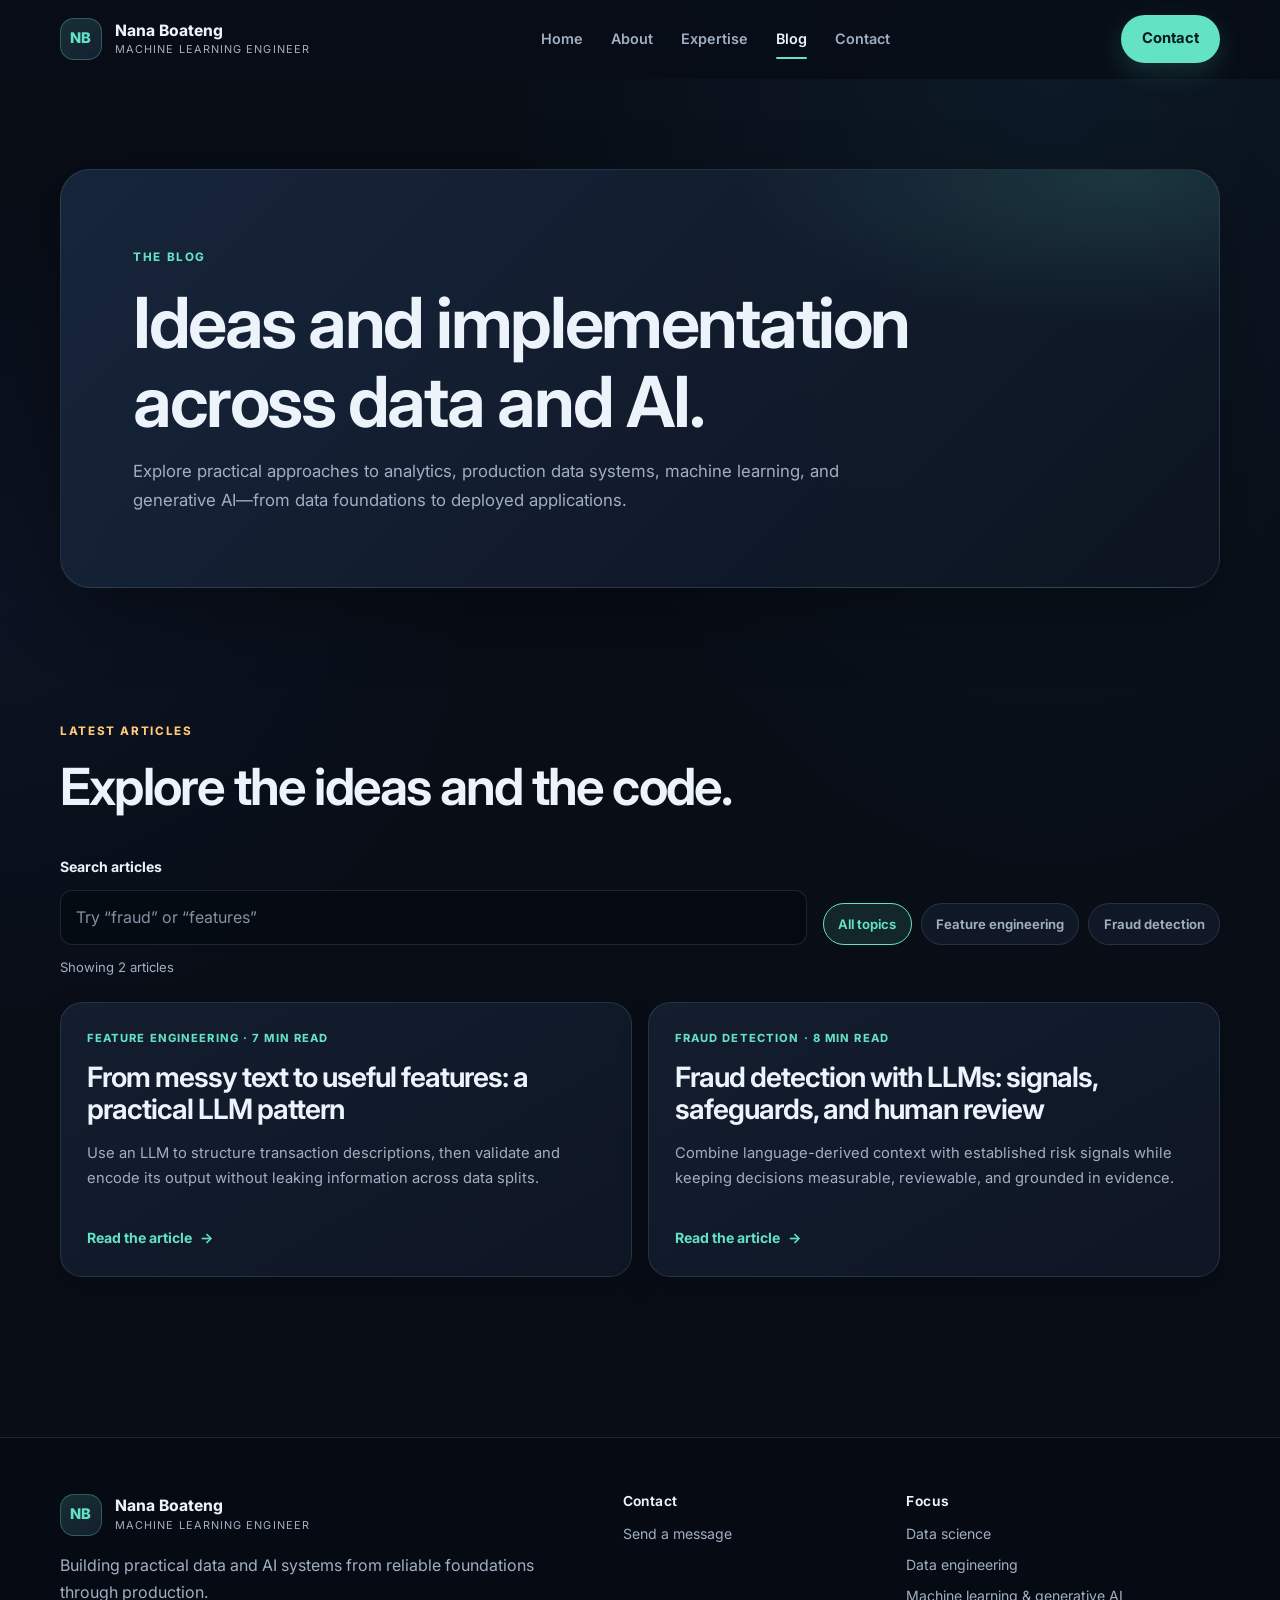
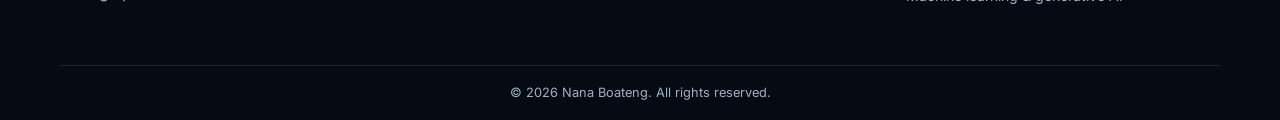
==== blog/index.html @ 85acb922 "add files" ====
<!DOCTYPE html>
<html lang="en">
  <head>
    <meta charset="UTF-8" />
    <meta name="viewport" content="width=device-width, initial-scale=1.0" />
    <meta name="theme-color" content="#080d16" />
    <title>Blog | Nana Boateng</title>
    <meta
      name="description"
      content="Practical articles on data science, data engineering, machine learning engineering, and generative AI."
    />
    <link rel="preconnect" href="https://fonts.googleapis.com" />
    <link rel="preconnect" href="https://fonts.gstatic.com" crossorigin />
    <link href="https://fonts.googleapis.com/css2?family=Inter:wght@400;500;600;700;800&display=swap" rel="stylesheet" />
    <link rel="stylesheet" href="../assets/css/styles.css" />
  </head>
  <body>
    <a class="skip-link" href="#main-content">Skip to content</a>
    <header class="site-header">
      <div class="container nav-wrap">
        <div class="brand">
          <div class="brand-mark">NB</div>
          <div>
            <span class="brand-name">Nana Boateng</span>
            <small>Machine Learning Engineer</small>
          </div>
        </div>
        <nav class="main-nav" id="primary-navigation" aria-label="Main navigation">
          <a href="../index.html">Home</a>
          <a href="../pages/about.html">About</a>
          <a href="../pages/expertise.html">Expertise</a>
          <a href="index.html">Blog</a>
          <a href="../pages/contact.html">Contact</a>
        </nav>
        <button class="menu-toggle" type="button" aria-label="Open menu" aria-controls="primary-navigation" aria-expanded="false">☰</button>
        <a class="btn btn-primary nav-cta" href="../pages/contact.html">Contact</a>
      </div>
    </header>

    <main id="main-content">
      <section class="page-hero">
        <div class="container page-hero-inner">
          <span class="eyebrow">The blog</span>
          <h1>Ideas and implementation across data and AI.</h1>
          <p>
            Explore practical approaches to analytics, production data systems, machine learning,
            and generative AI—from data foundations to deployed applications.
          </p>
        </div>
      </section>

      <section class="section">
        <div class="container">
          <div class="section-heading">
            <span class="eyebrow accent">Latest articles</span>
            <h2>Explore the ideas and the code.</h2>
          </div>
          <div class="blog-controls">
            <label class="blog-search-label" for="blog-search">Search articles</label>
            <input class="blog-search" id="blog-search" type="search" placeholder="Try “fraud” or “features”" autocomplete="off" />
            <div class="filter-bar" role="group" aria-label="Filter articles by topic">
              <button class="filter-button" type="button" data-blog-filter="all" aria-pressed="true">All topics</button>
              <button class="filter-button" type="button" data-blog-filter="features" aria-pressed="false">Feature engineering</button>
              <button class="filter-button" type="button" data-blog-filter="fraud" aria-pressed="false">Fraud detection</button>
            </div>
            <p class="blog-results" aria-live="polite">Showing 2 articles</p>
          </div>
          <div class="blog-grid">
            <a class="post-card blog-card" data-blog-category="features" href="feature-engineering-with-llms.html">
              <div class="meta">Feature engineering · 7 min read</div>
              <h3>From messy text to useful features: a practical LLM pattern</h3>
              <p>Use an LLM to structure transaction descriptions, then validate and encode its output without leaking information across data splits.</p>
              <span class="read-link">Read the article <span aria-hidden="true">→</span></span>
            </a>
            <a class="post-card blog-card" data-blog-category="fraud" href="fraud-detection-with-llms.html">
              <div class="meta">Fraud detection · 8 min read</div>
              <h3>Fraud detection with LLMs: signals, safeguards, and human review</h3>
              <p>Combine language-derived context with established risk signals while keeping decisions measurable, reviewable, and grounded in evidence.</p>
              <span class="read-link">Read the article <span aria-hidden="true">→</span></span>
            </a>
          </div>
        </div>
      </section>
    </main>

    <footer class="site-footer">
      <div class="container footer-grid">
        <div>
          <div class="brand footer-brand">
            <div class="brand-mark">NB</div>
            <div><span class="brand-name">Nana Boateng</span><small>Machine Learning Engineer</small></div>
          </div>
          <p>Building practical data and AI systems from reliable foundations through production.</p>
        </div>
        <div><h4>Contact</h4><ul><li><a href="../pages/contact.html">Send a message</a></li></ul></div>
        <div><h4>Focus</h4><ul><li>Data science</li><li>Data engineering</li><li>Machine learning & generative AI</li></ul></div>
      </div>
      <div class="container footer-bottom"><p>© <span id="year"></span> Nana Boateng. All rights reserved.</p></div>
    </footer>
    <script src="../assets/js/script.js"></script>
  </body>
</html>
---- assets/css/styles.css ----
:root {
  color-scheme: dark;
  --bg: #080d16;
  --surface: #101827;
  --surface-raised: #141f30;
  --text: #edf3fb;
  --muted: #a1afc2;
  --primary: #a8c7ff;
  --primary-strong: #76a8ff;
  --secondary: #63e2c4;
  --accent: #ffc978;
  --border: rgba(177, 198, 226, 0.14);
  --shadow: 0 24px 70px rgba(0, 0, 0, 0.32);
  --container: 1160px;
  --radius: 22px;
  --font-body: "Inter", "Segoe UI", sans-serif;
}

* { box-sizing: border-box; }

html {
  scroll-behavior: smooth;
  scroll-padding-top: 100px;
  -webkit-text-size-adjust: 100%;
}

body {
  min-width: 320px;
  margin: 0;
  background:
    radial-gradient(ellipse at 82% 0%, rgba(42, 112, 153, 0.13), transparent 34rem),
    radial-gradient(ellipse at 0% 38rem, rgba(45, 77, 145, 0.1), transparent 30rem),
    var(--bg);
  color: var(--text);
  font-family: var(--font-body);
  font-size: 16px;
  line-height: 1.7;
  text-rendering: optimizeLegibility;
  -webkit-font-smoothing: antialiased;
}

::selection { color: #04131a; background: var(--secondary); }
a { color: inherit; text-decoration: none; }
img, svg { display: block; max-width: 100%; }
button, input, textarea { font: inherit; }
button, a { -webkit-tap-highlight-color: transparent; }

.container {
  width: min(var(--container), calc(100% - 3rem));
  margin-inline: auto;
}

.section { padding-block: clamp(4.5rem, 9vw, 7rem); }
.section-heading { max-width: 720px; margin-bottom: 2.5rem; }

h1, h2, h3, h4 {
  margin: 0 0 1rem;
  color: var(--text);
  font-weight: 650;
  line-height: 1.12;
  letter-spacing: -0.035em;
}

h1 { font-size: clamp(2.8rem, 6vw, 5.1rem); }
h2 { font-size: clamp(2rem, 4vw, 3.3rem); }
h3 { font-size: clamp(1.2rem, 2vw, 1.55rem); }
p { margin: 0 0 1.2rem; color: var(--muted); }

.skip-link {
  position: fixed;
  top: 1rem;
  left: 1rem;
  z-index: 100;
  padding: 0.75rem 1rem;
  transform: translateY(-160%);
  border-radius: 10px;
  background: var(--secondary);
  color: #04131a;
  font-weight: 700;
}
.skip-link:focus { transform: translateY(0); }

.site-header {
  position: sticky;
  top: 0;
  z-index: 30;
  border-bottom: 1px solid transparent;
  background: rgba(8, 13, 22, 0.82);
  backdrop-filter: blur(18px);
  -webkit-backdrop-filter: blur(18px);
  transition: border-color 180ms ease, box-shadow 180ms ease;
}
.site-header.is-scrolled {
  border-color: var(--border);
  box-shadow: 0 12px 35px rgba(0, 0, 0, 0.16);
}

.nav-wrap {
  display: flex;
  min-height: 78px;
  align-items: center;
  justify-content: space-between;
  gap: 1.5rem;
}

.brand { display: inline-flex; align-items: center; gap: 0.8rem; flex-shrink: 0; }
.brand-mark {
  display: grid;
  width: 42px;
  height: 42px;
  place-items: center;
  border: 1px solid rgba(99, 226, 196, 0.3);
  border-radius: 14px;
  background: linear-gradient(145deg, rgba(99, 226, 196, 0.17), rgba(118, 168, 255, 0.13));
  color: var(--secondary);
  font-size: 0.92rem;
  font-weight: 800;
  letter-spacing: 0.04em;
}
.brand-name { display: block; font-size: 0.98rem; font-weight: 750; line-height: 1.3; }
.brand small {
  display: block;
  color: var(--muted);
  font-size: 0.68rem;
  letter-spacing: 0.1em;
  line-height: 1.5;
  text-transform: uppercase;
}

.main-nav { display: flex; align-items: center; gap: clamp(1rem, 2.2vw, 1.8rem); color: var(--muted); font-size: 0.9rem; font-weight: 600; }
.main-nav a { position: relative; padding-block: 0.5rem; transition: color 160ms ease; }
.main-nav a:hover, .main-nav a[aria-current="page"] { color: var(--text); }
.main-nav a[aria-current="page"]::after {
  position: absolute;
  right: 0;
  bottom: 0;
  left: 0;
  height: 2px;
  border-radius: 2px;
  background: var(--secondary);
  content: "";
}

.btn {
  display: inline-flex;
  min-height: 48px;
  align-items: center;
  justify-content: center;
  gap: 0.55rem;
  padding: 0.75rem 1.25rem;
  border: 1px solid transparent;
  border-radius: 999px;
  cursor: pointer;
  font-size: 0.92rem;
  font-weight: 700;
  line-height: 1.3;
  transition: transform 180ms ease, background-color 180ms ease, border-color 180ms ease, box-shadow 180ms ease;
}
.btn:hover { transform: translateY(-2px); }
.btn-primary {
  background: var(--secondary);
  color: #061a1c;
  box-shadow: 0 10px 26px rgba(99, 226, 196, 0.16);
}
.btn-primary:hover { background: #85efd5; box-shadow: 0 14px 32px rgba(99, 226, 196, 0.23); }
.btn-secondary { border-color: var(--border); background: rgba(255, 255, 255, 0.035); color: var(--text); }
.btn-secondary:hover { border-color: rgba(99, 226, 196, 0.45); background: rgba(99, 226, 196, 0.07); }
.menu-toggle {
  display: none;
  width: 44px;
  height: 44px;
  align-items: center;
  justify-content: center;
  border: 1px solid var(--border);
  border-radius: 12px;
  background: var(--surface);
  color: var(--text);
  cursor: pointer;
  font-size: 1.25rem;
}

.hero {
  position: relative;
  overflow: hidden;
  padding-block: clamp(5rem, 11vw, 9rem) clamp(4.5rem, 9vw, 7rem);
}
.hero::before {
  position: absolute;
  inset: 0;
  background-image: linear-gradient(rgba(168, 199, 255, 0.035) 1px, transparent 1px), linear-gradient(90deg, rgba(168, 199, 255, 0.035) 1px, transparent 1px);
  background-size: 52px 52px;
  mask-image: linear-gradient(to bottom, black, transparent 84%);
  pointer-events: none;
  content: "";
}
.hero-layout { position: relative; display: grid; grid-template-columns: minmax(0, 1.12fr) minmax(320px, 0.88fr); align-items: center; gap: clamp(3rem, 7vw, 7rem); }
.hero-copy { max-width: 720px; }
.eyebrow {
  display: inline-flex;
  align-items: center;
  gap: 0.55rem;
  margin-bottom: 1.1rem;
  color: var(--secondary);
  font-size: 0.73rem;
  font-weight: 750;
  letter-spacing: 0.14em;
  line-height: 1.5;
  text-transform: uppercase;
}
.eyebrow.accent { color: var(--accent); }
.hero h1 { max-width: 800px; margin-bottom: 1.4rem; }
.hero h1 span { color: var(--secondary); }
.hero-copy > p { max-width: 630px; font-size: clamp(1.05rem, 1.6vw, 1.18rem); }
.hero-actions { display: flex; flex-wrap: wrap; gap: 0.85rem; margin-block: 2rem 1.8rem; }
.hero-points { display: flex; flex-wrap: wrap; gap: 0.65rem 1.35rem; margin: 0; padding: 0; color: var(--muted); font-size: 0.88rem; list-style: none; }
.hero-points li::before { margin-right: 0.55rem; color: var(--secondary); content: "✓"; }

.hero-visual { position: relative; display: grid; min-height: 390px; place-items: center; }
.visual-card {
  position: relative;
  z-index: 1;
  width: min(100%, 430px);
  padding: clamp(1.5rem, 3.3vw, 2.4rem);
  overflow: hidden;
  border: 1px solid rgba(168, 199, 255, 0.2);
  border-radius: 28px;
  background: linear-gradient(145deg, rgba(22, 34, 53, 0.96), rgba(13, 21, 34, 0.96));
  box-shadow: var(--shadow);
}
.visual-card::after {
  position: absolute;
  top: -90px;
  right: -70px;
  width: 230px;
  height: 230px;
  border-radius: 50%;
  background: rgba(99, 226, 196, 0.12);
  filter: blur(8px);
  content: "";
}
.mini-badge { position: relative; z-index: 1; display: inline-flex; padding: 0.45rem 0.72rem; border: 1px solid rgba(99, 226, 196, 0.2); border-radius: 999px; background: rgba(99, 226, 196, 0.08); color: var(--secondary); font-size: 0.69rem; font-weight: 750; letter-spacing: 0.09em; text-transform: uppercase; }
.main-card h3 { position: relative; z-index: 1; max-width: 320px; margin-top: 1.35rem; font-size: clamp(1.8rem, 3vw, 2.6rem); }
.card-rows { position: relative; z-index: 1; display: grid; grid-template-columns: repeat(3, 1fr); gap: 0.65rem; margin-top: 2rem; }
.card-rows div { padding: 0.85rem 0.7rem; border: 1px solid var(--border); border-radius: 14px; background: rgba(255, 255, 255, 0.025); }
.card-rows strong { display: block; color: var(--primary); font-size: 1.2rem; }
.card-rows span { display: block; margin-top: 0.2rem; color: var(--muted); font-size: 0.7rem; line-height: 1.4; }
.floating-note { position: absolute; z-index: 2; padding: 0.72rem 0.9rem; border: 1px solid var(--border); border-radius: 12px; background: var(--surface-raised); box-shadow: var(--shadow); color: var(--text); font-size: 0.8rem; font-weight: 700; }
.note-top { top: 12%; right: -2%; }
.note-bottom { bottom: 12%; left: -3%; }

.stats { position: relative; z-index: 2; }
.stat-grid { display: grid; grid-template-columns: repeat(4, minmax(0, 1fr)); gap: 0.8rem; }
.stat-grid > div { padding: 1.2rem 1.25rem; border: 1px solid var(--border); border-radius: 16px; background: rgba(16, 24, 39, 0.78); }
.stat-grid strong { display: block; margin-bottom: 0.2rem; color: var(--primary); font-size: 1.16rem; letter-spacing: -0.02em; }
.stat-grid span { color: var(--muted); font-size: 0.78rem; }

.split-layout { display: grid; grid-template-columns: minmax(0, 0.9fr) minmax(0, 1.1fr); align-items: center; gap: clamp(2rem, 6vw, 5.5rem); }
.feature-stack, .timeline, .card-list, .contact-stack { display: grid; gap: 0.9rem; }
.feature-stack article, .timeline article, .card-list article, .contact-card, .impact-card, .post-card, .program-card {
  border: 1px solid var(--border);
  border-radius: var(--radius);
  background: linear-gradient(150deg, rgba(20, 31, 48, 0.95), rgba(15, 23, 37, 0.95));
  box-shadow: 0 12px 32px rgba(0, 0, 0, 0.13);
}
.feature-stack article, .timeline article, .card-list article, .contact-card, .impact-card { padding: 1.4rem; }
.feature-stack h3, .timeline h3, .card-list h3, .impact-card h3 { margin-bottom: 0.5rem; }
.feature-stack p:last-child, .timeline p:last-child, .card-list p:last-child, .contact-card p:last-child, .impact-card p:last-child { margin-bottom: 0; }

.card-grid { display: grid; grid-template-columns: repeat(4, minmax(0, 1fr)); gap: 1rem; }
.program-card { min-height: 235px; padding: 1.45rem; transition: transform 200ms ease, border-color 200ms ease, box-shadow 200ms ease; }
.program-card:hover { transform: translateY(-5px); border-color: rgba(99, 226, 196, 0.38); box-shadow: 0 20px 42px rgba(0, 0, 0, 0.2); }
.program-card .icon { display: grid; width: 48px; height: 48px; place-items: center; margin-bottom: 1.25rem; border: 1px solid rgba(99, 226, 196, 0.16); border-radius: 15px; background: rgba(99, 226, 196, 0.08); font-size: 1.35rem; }
.program-card p { margin-bottom: 0; font-size: 0.9rem; }

.impact-grid { display: grid; grid-template-columns: repeat(3, minmax(0, 1fr)); gap: 1rem; }
.impact-card > span { display: inline-block; margin-bottom: 1rem; color: var(--secondary); font-size: 0.72rem; font-weight: 750; letter-spacing: 0.12em; text-transform: uppercase; }

.page-hero { padding-block: clamp(3.5rem, 7vw, 6rem) 1rem; }
.page-hero-inner {
  position: relative;
  overflow: hidden;
  padding: clamp(2rem, 6vw, 4.5rem);
  border: 1px solid var(--border);
  border-radius: 30px;
  background:
    radial-gradient(ellipse at 92% 2%, rgba(99, 226, 196, 0.14), transparent 24rem),
    linear-gradient(135deg, rgba(24, 39, 61, 0.95), rgba(13, 20, 33, 0.94));
  box-shadow: var(--shadow);
}
.page-hero h1 { max-width: 850px; font-size: clamp(2.5rem, 5.5vw, 4.5rem); }
.page-hero p { max-width: 740px; margin-bottom: 0; font-size: 1.05rem; }

.list-check { display: grid; gap: 0.85rem; margin: 1.5rem 0 0; padding: 0; list-style: none; }
.list-check li { position: relative; padding-left: 2rem; color: var(--muted); }
.list-check li::before { position: absolute; left: 0; color: var(--secondary); font-weight: 800; content: "✓"; }

.admit-box {
  display: flex;
  align-items: center;
  justify-content: space-between;
  gap: 2rem;
  padding: clamp(1.75rem, 5vw, 3rem);
  border: 1px solid rgba(99, 226, 196, 0.25);
  border-radius: 28px;
  background: radial-gradient(ellipse at 95% 0%, rgba(99, 226, 196, 0.17), transparent 28rem), linear-gradient(130deg, #142237, #0e1725);
  box-shadow: var(--shadow);
}
.admit-box h2 { max-width: 650px; margin-bottom: 0; }
.admit-actions { display: flex; flex-wrap: wrap; gap: 0.75rem; }

.site-footer { margin-top: 3rem; border-top: 1px solid var(--border); background: rgba(6, 10, 17, 0.65); }
.footer-grid { display: grid; grid-template-columns: 1.5fr 0.7fr 0.9fr; gap: 2.5rem; padding-block: 3.5rem 2.5rem; }
.footer-brand { margin-bottom: 1rem; }
.site-footer h4 { margin-bottom: 0.8rem; font-size: 0.86rem; letter-spacing: 0.03em; }
.site-footer ul { display: grid; gap: 0.45rem; margin: 0; padding: 0; color: var(--muted); font-size: 0.88rem; list-style: none; }
.site-footer a:hover { color: var(--secondary); }
.footer-bottom { padding-block: 1rem; border-top: 1px solid var(--border); text-align: center; }
.footer-bottom p { margin: 0; font-size: 0.8rem; }

.info-grid { display: grid; grid-template-columns: minmax(0, 0.8fr) minmax(0, 1.2fr); align-items: start; gap: 1.2rem; }
.contact-card a { color: var(--secondary); font-weight: 650; }
.contact-form { display: grid; gap: 0.9rem; }
.contact-form input, .contact-form textarea, .blog-search {
  width: 100%;
  min-height: 48px;
  padding: 0.8rem 0.95rem;
  border: 1px solid var(--border);
  border-radius: 12px;
  background: rgba(5, 10, 18, 0.7);
  color: var(--text);
  font: inherit;
  transition: border-color 160ms ease, box-shadow 160ms ease;
}
.contact-form textarea { min-height: 140px; resize: vertical; }
.contact-form input::placeholder, .contact-form textarea::placeholder, .blog-search::placeholder { color: #8291a5; }
.contact-form input:focus, .contact-form textarea:focus, .blog-search:focus { border-color: var(--secondary); box-shadow: 0 0 0 3px rgba(99, 226, 196, 0.1); outline: none; }
.form-status { min-height: 1.4em; margin: 0; color: var(--secondary); font-size: 0.86rem; }
.form-note { margin: 0; font-size: 0.86rem; }

.blog-controls { display: grid; grid-template-columns: minmax(220px, 1fr) auto; align-items: end; gap: 0.7rem 1rem; margin-bottom: 1.5rem; }
.blog-search-label { grid-column: 1 / -1; color: var(--text); font-size: 0.88rem; font-weight: 700; }
.blog-controls .filter-bar { margin: 0; }
.filter-bar { display: flex; flex-wrap: wrap; gap: 0.55rem; }
.filter-button { min-height: 42px; padding: 0.55rem 0.9rem; border: 1px solid var(--border); border-radius: 999px; background: var(--surface); color: var(--muted); cursor: pointer; font-size: 0.82rem; font-weight: 650; transition: color 160ms ease, border-color 160ms ease, background 160ms ease; }
.filter-button:hover { border-color: rgba(99, 226, 196, 0.45); color: var(--text); }
.filter-button[aria-pressed="true"] { border-color: var(--secondary); background: rgba(99, 226, 196, 0.12); color: var(--secondary); }
.blog-results { grid-column: 1 / -1; margin: 0; font-size: 0.82rem; }
.blog-grid { display: grid; grid-template-columns: repeat(2, minmax(0, 1fr)); gap: 1rem; }
.post-card { padding: 1.6rem; }
.blog-card { display: flex; min-height: 260px; flex-direction: column; transition: transform 200ms ease, border-color 200ms ease, box-shadow 200ms ease; }
.blog-card:hover { transform: translateY(-4px); border-color: rgba(99, 226, 196, 0.45); box-shadow: 0 22px 46px rgba(0, 0, 0, 0.23); }
.blog-card[hidden], .post-card[hidden] { display: none; }
.post-card .meta { display: block; margin-bottom: 0.9rem; color: var(--secondary); font-size: 0.7rem; font-weight: 750; letter-spacing: 0.1em; text-transform: uppercase; }
.post-card h3 { font-size: clamp(1.35rem, 2.3vw, 1.75rem); }
.post-card p { font-size: 0.92rem; }
.read-link { display: inline-flex; align-items: center; gap: 0.5rem; margin-top: auto; padding-top: 1rem; color: var(--secondary); font-size: 0.88rem; font-weight: 700; }

.article-wrap { width: min(790px, calc(100% - 3rem)); margin-inline: auto; }
.article-header { padding-block: clamp(3rem, 7vw, 5rem) 1.6rem; }
.article-header h1 { max-width: 850px; font-size: clamp(2.5rem, 5.5vw, 4.5rem); }
.article-meta { max-width: 690px; color: var(--muted); font-size: 1.04rem; }
.article-content { padding-block: 1rem 5rem; }
.article-content > p { font-size: 1.02rem; }
.article-content h2 { margin-top: 2.8rem; font-size: clamp(1.7rem, 3vw, 2.25rem); }
.article-content h3 { margin-top: 1.8rem; }
.article-content ul { margin-bottom: 1.5rem; padding-left: 1.4rem; color: var(--muted); }
.article-content li { margin-bottom: 0.55rem; }
.article-content code:not(pre code) { padding: 0.12em 0.35em; border: 1px solid var(--border); border-radius: 5px; background: rgba(255, 255, 255, 0.05); color: var(--secondary); font-size: 0.9em; }
.code-example { position: relative; margin: 1.4rem 0 1.8rem; overflow: hidden; border: 1px solid var(--border); border-radius: 17px; background: #070c13; }
.code-label { margin: 0; padding: 0.8rem 1rem; border-bottom: 1px solid var(--border); color: var(--secondary); font-size: 0.76rem; font-weight: 750; letter-spacing: 0.06em; text-transform: uppercase; }
.code-example pre { margin: 0; overflow-x: auto; padding: 1.25rem; color: #d9e8f8; font: 0.86rem/1.7 "Cascadia Code", Consolas, monospace; tab-size: 4; }
.code-output { border-top: 1px solid var(--border); background: rgba(99, 226, 196, 0.045); }
.article-callout { margin-block: 1.7rem; padding: 1.2rem 1.35rem; border: 1px solid rgba(99, 226, 196, 0.2); border-left: 3px solid var(--secondary); border-radius: 0 14px 14px 0; background: rgba(99, 226, 196, 0.055); }
.article-callout p:last-child { margin: 0; }
.article-nav { display: flex; flex-wrap: wrap; gap: 0.8rem; margin-top: 3rem; }
.reading-progress { position: fixed; inset: 0 0 auto; z-index: 50; height: 3px; pointer-events: none; }
.reading-progress span { display: block; width: 0; height: 100%; background: var(--secondary); box-shadow: 0 0 14px rgba(99, 226, 196, 0.5); }
.copy-code { position: absolute; top: 0.45rem; right: 0.5rem; z-index: 1; min-height: 34px; padding: 0.35rem 0.7rem; border: 1px solid var(--border); border-radius: 8px; background: var(--surface-raised); color: var(--text); cursor: pointer; font-size: 0.75rem; font-weight: 700; }
.copy-code:hover { border-color: var(--secondary); color: var(--secondary); }
.copy-status { min-height: 1.2em; margin: 0; padding: 0 1rem 0.5rem; color: var(--secondary); font-size: 0.78rem; }

.reveal { opacity: 0; transform: translateY(16px); transition: opacity 500ms ease, transform 500ms ease; }
.reveal.is-visible { opacity: 1; transform: translateY(0); }
.back-to-top { position: fixed; right: 1.25rem; bottom: 1.25rem; z-index: 20; display: grid; width: 46px; height: 46px; place-items: center; border: 1px solid var(--border); border-radius: 50%; background: var(--surface-raised); color: var(--text); cursor: pointer; box-shadow: var(--shadow); opacity: 0; visibility: hidden; transform: translateY(8px); transition: opacity 180ms ease, transform 180ms ease, visibility 180ms ease; }
.back-to-top.is-visible { opacity: 1; visibility: visible; transform: translateY(0); }

:focus-visible { outline: 3px solid var(--secondary); outline-offset: 3px; }

@media (max-width: 960px) {
  .container { width: min(var(--container), calc(100% - 2.5rem)); }
  .nav-cta { display: none; }
  .menu-toggle { display: inline-flex; }
  .main-nav { position: absolute; top: calc(100% + 0.5rem); right: 1.25rem; left: 1.25rem; display: none; align-items: stretch; flex-direction: column; gap: 0.15rem; padding: 0.75rem; border: 1px solid var(--border); border-radius: 17px; background: rgba(13, 20, 32, 0.98); box-shadow: var(--shadow); }
  .main-nav.open { display: flex; }
  .main-nav a { padding: 0.75rem 0.85rem; border-radius: 10px; }
  .main-nav a:hover, .main-nav a[aria-current="page"] { background: rgba(99, 226, 196, 0.06); }
  .main-nav a[aria-current="page"]::after { display: none; }
  .hero-layout { grid-template-columns: minmax(0, 1fr) minmax(280px, 0.8fr); gap: 2rem; }
  .card-grid { grid-template-columns: repeat(2, minmax(0, 1fr)); }
  .program-card { min-height: 210px; }
}

@media (max-width: 700px) {
  .container { width: calc(100% - 2rem); }
  .nav-wrap { min-height: 70px; }
  .hero { padding-top: 4.5rem; }
  .hero-layout, .split-layout, .info-grid { grid-template-columns: 1fr; }
  .hero-visual { min-height: 340px; margin-top: 0.5rem; }
  .visual-card { width: min(100%, 460px); }
  .floating-note.note-top { right: 0; }
  .floating-note.note-bottom { left: 0; }
  .stat-grid { grid-template-columns: repeat(2, minmax(0, 1fr)); }
  .impact-grid { grid-template-columns: 1fr; }
  .footer-grid { grid-template-columns: 1fr 1fr; gap: 1.8rem; }
  .footer-grid > :first-child { grid-column: 1 / -1; }
  .admit-box { align-items: flex-start; flex-direction: column; }
  .blog-controls { grid-template-columns: 1fr; }
  .blog-controls .filter-bar { gap: 0.45rem; }
  .blog-results { grid-column: auto; }
  .blog-grid { grid-template-columns: 1fr; }
}

@media (max-width: 480px) {
  body { font-size: 15px; }
  .brand small { font-size: 0.6rem; }
  .brand-mark { width: 38px; height: 38px; }
  .hero-actions, .admit-actions, .article-nav { align-items: stretch; flex-direction: column; }
  .hero-actions .btn, .admit-actions .btn, .article-nav .btn { width: 100%; }
  .hero-points { display: grid; gap: 0.5rem; }
  .card-grid, .stat-grid { grid-template-columns: 1fr; }
  .stat-grid > div { display: flex; align-items: center; justify-content: space-between; gap: 1rem; }
  .page-hero-inner { border-radius: 22px; }
  .footer-grid { grid-template-columns: 1fr; }
  .footer-grid > :first-child { grid-column: auto; }
  .code-example pre { padding: 1rem; font-size: 0.78rem; }
  .filter-button { padding-inline: 0.7rem; font-size: 0.76rem; }
}

@media (prefers-reduced-motion: reduce) {
  *, *::before, *::after { scroll-behavior: auto !important; animation-duration: 0.01ms !important; animation-iteration-count: 1 !important; transition-duration: 0.01ms !important; }
  .reveal { opacity: 1; transform: none; }
}
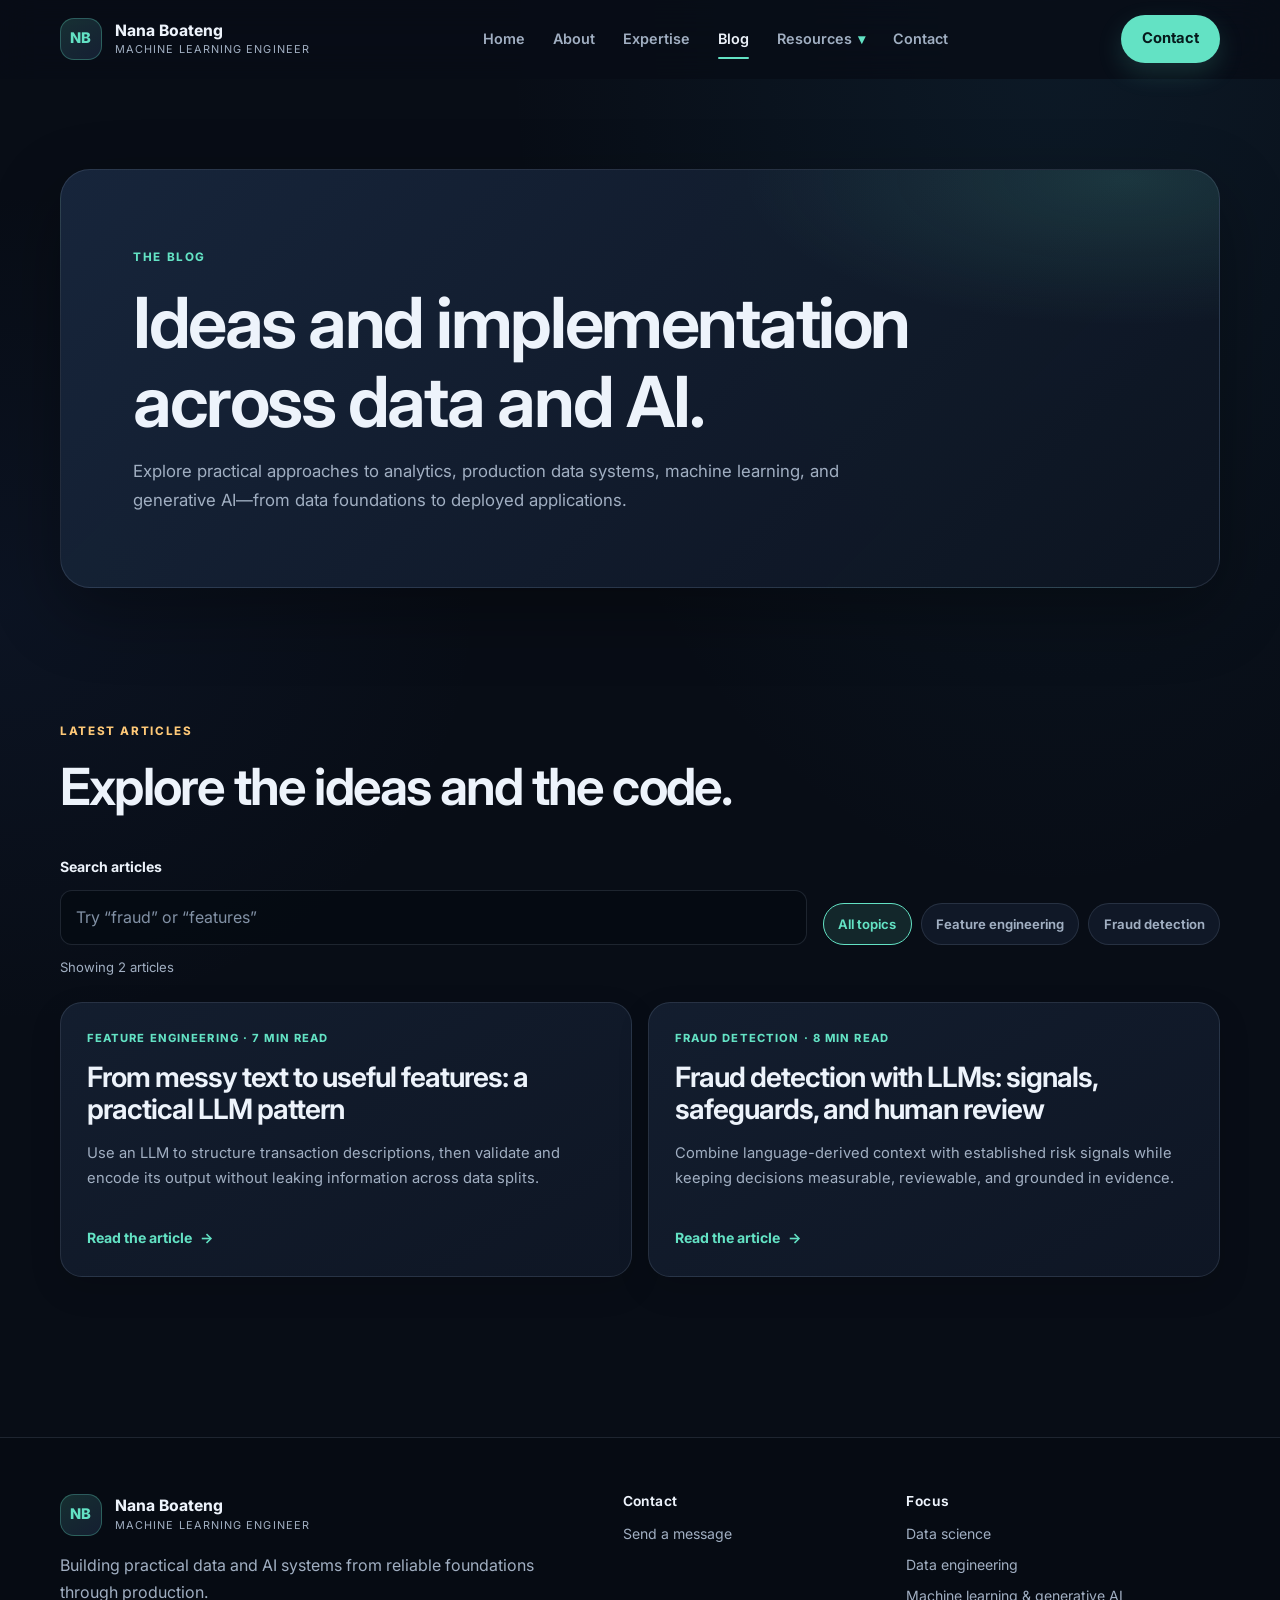
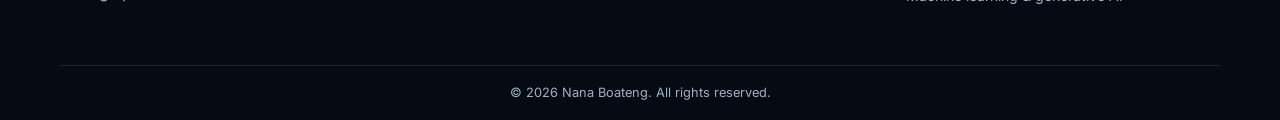
==== commit cb310b80: "Update portfolio bio and resources Co-authored-by: Copilot <223556219+Copilot@users.noreply.github.c" ====
--- a/blog/index.html
+++ b/blog/index.html
@@ -30,6 +30,14 @@
           <a href="../pages/about.html">About</a>
           <a href="../pages/expertise.html">Expertise</a>
           <a href="index.html">Blog</a>
+          <details class="nav-dropdown">
+            <summary>Resources</summary>
+            <div class="nav-dropdown-menu">
+              <a href="https://scholar.google.com/citations?user=fagNvEoAAAAJ&amp;hl=en" target="_blank" rel="noopener noreferrer">Publications</a>
+              <a href="https://github.com/NanaAkwasiAbayieBoateng" target="_blank" rel="noopener noreferrer">Github Pages</a>
+              <a href="https://www.linkedin.com/in/nana-b-26b9a226/?skipRedirect=true&amp;contentTrackingId=otObC%2FVVTDOltnO%2BMGAZPQ%3D%3D&amp;viewName=premium-nav-upsell-text&amp;upsellOrderOrigin=Tracking%3Av1%3Apremium_nav_upsell_text%3ANav%3AIn-Product" target="_blank" rel="noopener noreferrer">Linkedin Pages</a>
+            </div>
+          </details>
           <a href="../pages/contact.html">Contact</a>
         </nav>
         <button class="menu-toggle" type="button" aria-label="Open menu" aria-controls="primary-navigation" aria-expanded="false">☰</button>
--- a/assets/css/styles.css
+++ b/assets/css/styles.css
@@ -130,6 +130,14 @@
 .main-nav { display: flex; align-items: center; gap: clamp(1rem, 2.2vw, 1.8rem); color: var(--muted); font-size: 0.9rem; font-weight: 600; }
 .main-nav a { position: relative; padding-block: 0.5rem; transition: color 160ms ease; }
 .main-nav a:hover, .main-nav a[aria-current="page"] { color: var(--text); }
+.nav-dropdown { position: relative; }
+.nav-dropdown summary { padding-block: 0.5rem; cursor: pointer; list-style: none; transition: color 160ms ease; }
+.nav-dropdown summary::-webkit-details-marker { display: none; }
+.nav-dropdown summary::after { margin-left: 0.35rem; color: var(--secondary); content: "▾"; }
+.nav-dropdown summary:hover, .nav-dropdown[open] summary { color: var(--text); }
+.nav-dropdown-menu { position: absolute; top: calc(100% + 0.65rem); left: -0.8rem; z-index: 35; display: grid; min-width: 190px; gap: 0.15rem; padding: 0.55rem; border: 1px solid var(--border); border-radius: 14px; background: rgba(13, 20, 32, 0.98); box-shadow: var(--shadow); }
+.nav-dropdown-menu a { padding: 0.65rem 0.75rem; border-radius: 9px; white-space: nowrap; }
+.nav-dropdown-menu a:hover { background: rgba(99, 226, 196, 0.06); }
 .main-nav a[aria-current="page"]::after {
   position: absolute;
   right: 0;
@@ -274,6 +282,62 @@
 
 .impact-grid { display: grid; grid-template-columns: repeat(3, minmax(0, 1fr)); gap: 1rem; }
 .impact-card > span { display: inline-block; margin-bottom: 1rem; color: var(--secondary); font-size: 0.72rem; font-weight: 750; letter-spacing: 0.12em; text-transform: uppercase; }
+
+/* Homepage: an editorial, leadership-focused introduction and operating model. */
+.hero { padding-top: clamp(5.5rem, 10vw, 8.5rem); }
+.hero-copy { max-width: 750px; }
+.hero .eyebrow { flex-wrap: wrap; }
+.hero h1 { max-width: 780px; font-size: clamp(3.2rem, 6.7vw, 5.8rem); letter-spacing: -0.06em; }
+.hero h1 span, .operating-model h2 span { color: var(--secondary); }
+.hero-copy > p { max-width: 660px; line-height: 1.8; }
+.hero-points { gap: 0.65rem 1.1rem; font-size: 0.82rem; }
+.hero-visual { min-height: 470px; }
+.operating-model {
+  width: min(100%, 470px);
+  padding: clamp(1.5rem, 3vw, 2.15rem);
+  border-color: rgba(168, 199, 255, 0.23);
+  background:
+    radial-gradient(ellipse at 92% 0%, rgba(99, 226, 196, 0.12), transparent 18rem),
+    linear-gradient(150deg, rgba(22, 34, 53, 0.98), rgba(10, 17, 29, 0.98));
+}
+.model-header { display: flex; align-items: center; justify-content: space-between; gap: 1rem; }
+.model-kicker, .feature-index { color: var(--muted); font-size: 0.65rem; font-weight: 750; letter-spacing: 0.13em; text-transform: uppercase; }
+.model-status { display: inline-flex; align-items: center; gap: 0.45rem; color: var(--secondary); font-size: 0.66rem; font-weight: 650; }
+.model-status span { width: 7px; height: 7px; border-radius: 50%; background: var(--secondary); box-shadow: 0 0 12px rgba(99, 226, 196, 0.7); }
+.operating-model h2 { position: relative; z-index: 1; max-width: 340px; margin: 2.15rem 0 0.55rem; font-size: clamp(1.8rem, 3vw, 2.35rem); }
+.operating-model h2 span { display: block; }
+.model-intro { position: relative; z-index: 1; margin: 0; font-size: 0.86rem; }
+.model-steps { position: relative; z-index: 1; display: grid; gap: 0; margin: 1.55rem 0 0; padding: 0; list-style: none; }
+.model-steps li { display: grid; grid-template-columns: 2.25rem 1fr; gap: 0.75rem; padding: 0.95rem 0; border-top: 1px solid var(--border); }
+.model-steps li > span { padding-top: 0.05rem; color: var(--secondary); font-size: 0.7rem; font-weight: 750; letter-spacing: 0.08em; }
+.model-steps strong, .model-steps small { display: block; }
+.model-steps strong { font-size: 0.88rem; }
+.model-steps small { margin-top: 0.15rem; color: var(--muted); font-size: 0.73rem; }
+.model-footer { position: relative; z-index: 1; display: flex; align-items: center; gap: 0.55rem; margin-top: 1.15rem; color: var(--muted); font-size: 0.58rem; font-weight: 750; letter-spacing: 0.1em; }
+.model-footer i { width: 18px; height: 1px; background: var(--secondary); opacity: 0.6; }
+.stat-grid { gap: 0; padding-block: 1.15rem; border-block: 1px solid var(--border); }
+.stat-grid > div { display: grid; grid-template-columns: auto 1fr; column-gap: 0.8rem; align-content: center; padding: 0.65rem 1.1rem; border: 0; border-right: 1px solid var(--border); border-radius: 0; background: transparent; }
+.stat-grid > div:last-child { border-right: 0; }
+.stat-grid .principle-index { grid-row: span 2; align-self: center; color: var(--secondary); font-size: 0.68rem; font-weight: 750; letter-spacing: 0.08em; }
+.stat-grid strong { margin: 0 0 0.08rem; color: var(--text); font-size: 0.86rem; }
+.stat-grid span:last-child { color: var(--muted); font-size: 0.7rem; }
+.content-block h2 { max-width: 590px; }
+.content-block p { max-width: 620px; }
+.text-link { display: inline-flex; align-items: center; gap: 0.55rem; margin-top: 0.35rem; color: var(--secondary); font-size: 0.9rem; font-weight: 700; }
+.text-link span { transition: transform 160ms ease; }
+.text-link:hover span { transform: translateX(4px); }
+.leadership-stack article { padding: 1.3rem 1.4rem; }
+.feature-index { display: block; margin-bottom: 0.65rem; color: var(--secondary); font-size: 0.62rem; }
+.leadership-stack h3 { margin-bottom: 0.35rem; font-size: 1.12rem; }
+.leadership-stack p { font-size: 0.86rem; }
+.section-heading > p { max-width: 650px; margin-top: 0.8rem; }
+.program-card { min-height: 225px; padding: 1.45rem; }
+.program-card .capability-index { display: inline-flex; width: 38px; height: 38px; align-items: center; justify-content: center; margin-bottom: 1.4rem; border: 1px solid rgba(99, 226, 196, 0.22); border-radius: 12px; background: rgba(99, 226, 196, 0.07); color: var(--secondary); font-size: 0.72rem; font-weight: 750; }
+.program-card h3 { font-size: 1.18rem; }
+.impact-card { min-height: 230px; }
+.impact-card > span { margin-bottom: 1.2rem; font-size: 0.65rem; }
+.impact-card h3 { font-size: 1.27rem; }
+.admit-box { border-color: rgba(99, 226, 196, 0.2); }
 
 .page-hero { padding-block: clamp(3.5rem, 7vw, 6rem) 1rem; }
 .page-hero-inner {
@@ -395,9 +459,14 @@
   .main-nav a { padding: 0.75rem 0.85rem; border-radius: 10px; }
   .main-nav a:hover, .main-nav a[aria-current="page"] { background: rgba(99, 226, 196, 0.06); }
   .main-nav a[aria-current="page"]::after { display: none; }
+  .nav-dropdown summary { padding: 0.75rem 0.85rem; border-radius: 10px; }
+  .nav-dropdown summary:hover, .nav-dropdown[open] summary { background: rgba(99, 226, 196, 0.06); }
+  .nav-dropdown-menu { position: static; min-width: 0; margin: 0 0 0.35rem 0.85rem; padding: 0.25rem; border: 0; border-left: 1px solid var(--border); border-radius: 0; background: transparent; box-shadow: none; }
+  .nav-dropdown-menu a { padding: 0.6rem 0.75rem; white-space: normal; }
   .hero-layout { grid-template-columns: minmax(0, 1fr) minmax(280px, 0.8fr); gap: 2rem; }
   .card-grid { grid-template-columns: repeat(2, minmax(0, 1fr)); }
   .program-card { min-height: 210px; }
+  .stat-grid > div { padding-inline: 0.7rem; }
 }
 
 @media (max-width: 700px) {
@@ -406,10 +475,13 @@
   .hero { padding-top: 4.5rem; }
   .hero-layout, .split-layout, .info-grid { grid-template-columns: 1fr; }
   .hero-visual { min-height: 340px; margin-top: 0.5rem; }
+  .hero-visual { min-height: 410px; }
   .visual-card { width: min(100%, 460px); }
   .floating-note.note-top { right: 0; }
   .floating-note.note-bottom { left: 0; }
   .stat-grid { grid-template-columns: repeat(2, minmax(0, 1fr)); }
+  .stat-grid > div:nth-child(2) { border-right: 0; }
+  .stat-grid > div:nth-child(n + 3) { border-top: 1px solid var(--border); }
   .impact-grid { grid-template-columns: 1fr; }
   .footer-grid { grid-template-columns: 1fr 1fr; gap: 1.8rem; }
   .footer-grid > :first-child { grid-column: 1 / -1; }
@@ -429,6 +501,11 @@
   .hero-points { display: grid; gap: 0.5rem; }
   .card-grid, .stat-grid { grid-template-columns: 1fr; }
   .stat-grid > div { display: flex; align-items: center; justify-content: space-between; gap: 1rem; }
+  .stat-grid > div { display: grid; grid-template-columns: auto 1fr; justify-content: initial; }
+  .operating-model { padding: 1.25rem; }
+  .model-header { align-items: flex-start; flex-direction: column; gap: 0.4rem; }
+  .model-footer { gap: 0.35rem; font-size: 0.52rem; }
+  .model-footer i { width: 10px; }
   .page-hero-inner { border-radius: 22px; }
   .footer-grid { grid-template-columns: 1fr; }
   .footer-grid > :first-child { grid-column: auto; }
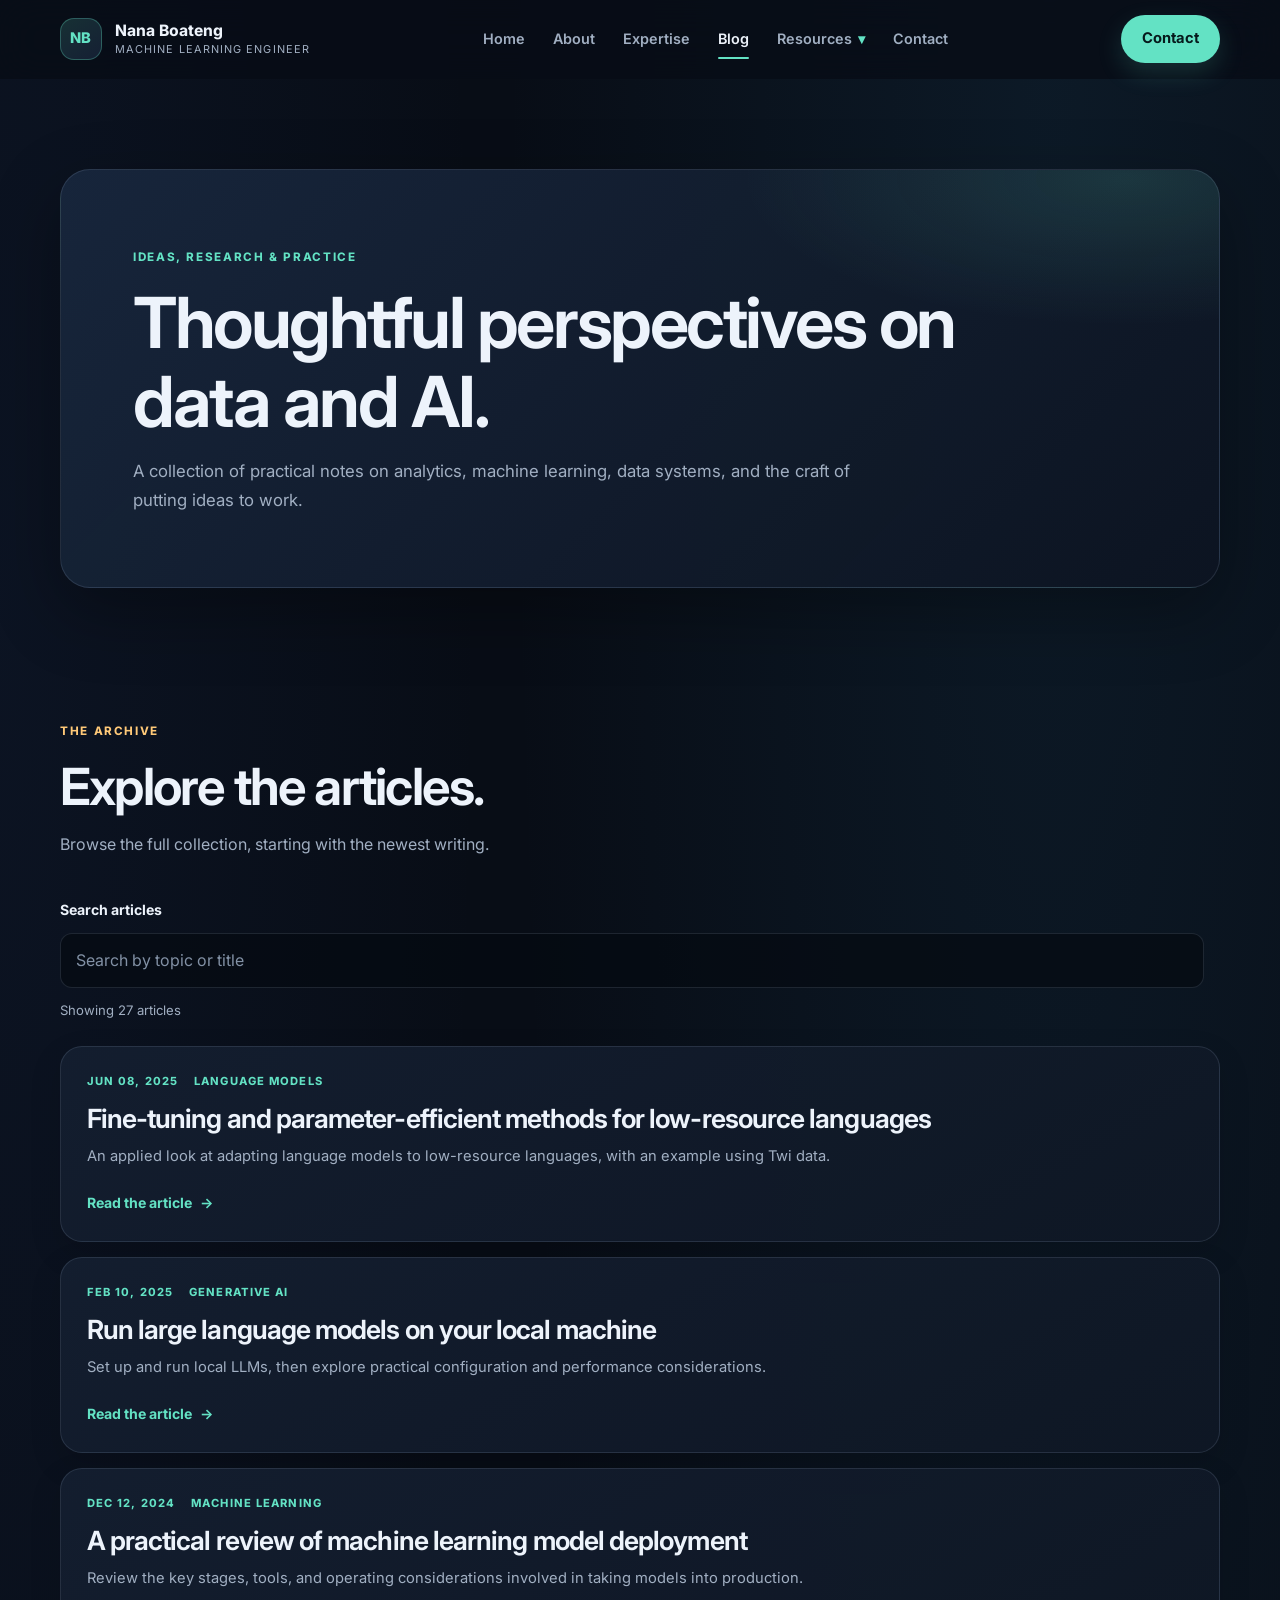
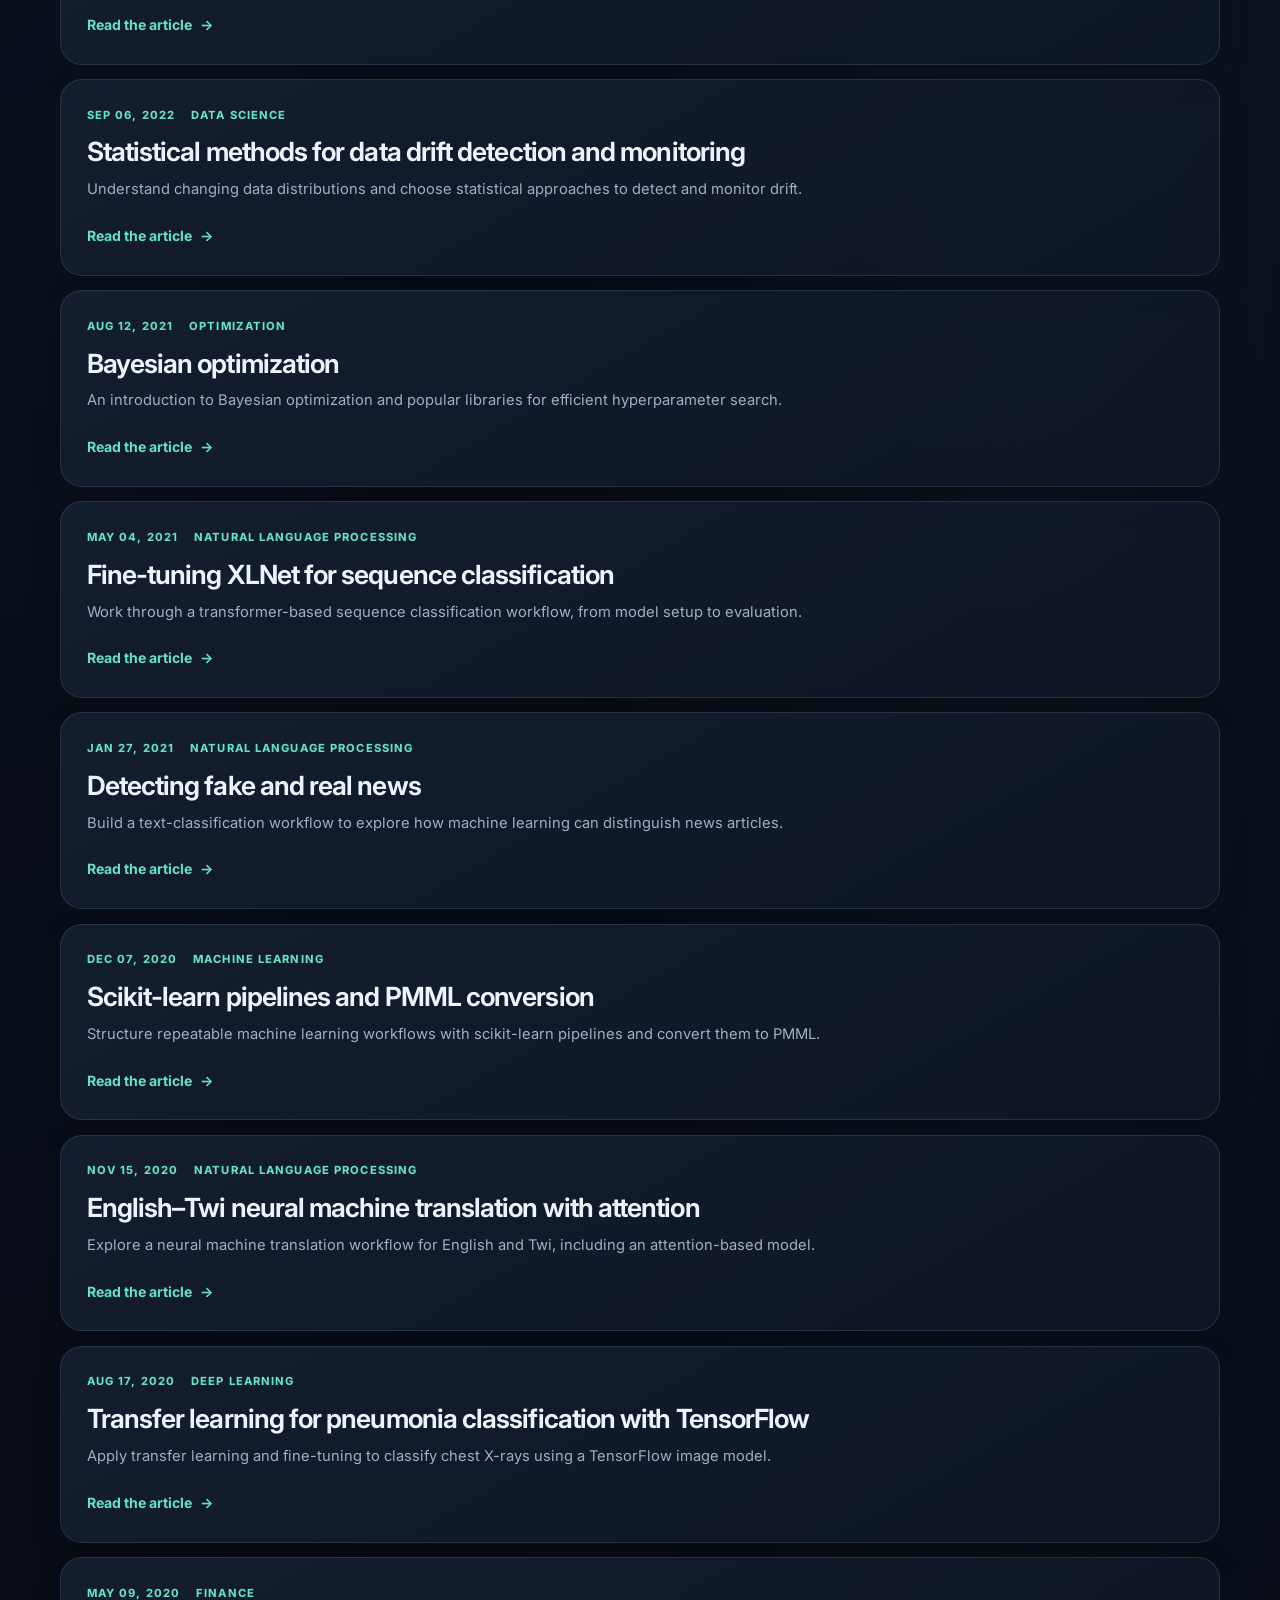
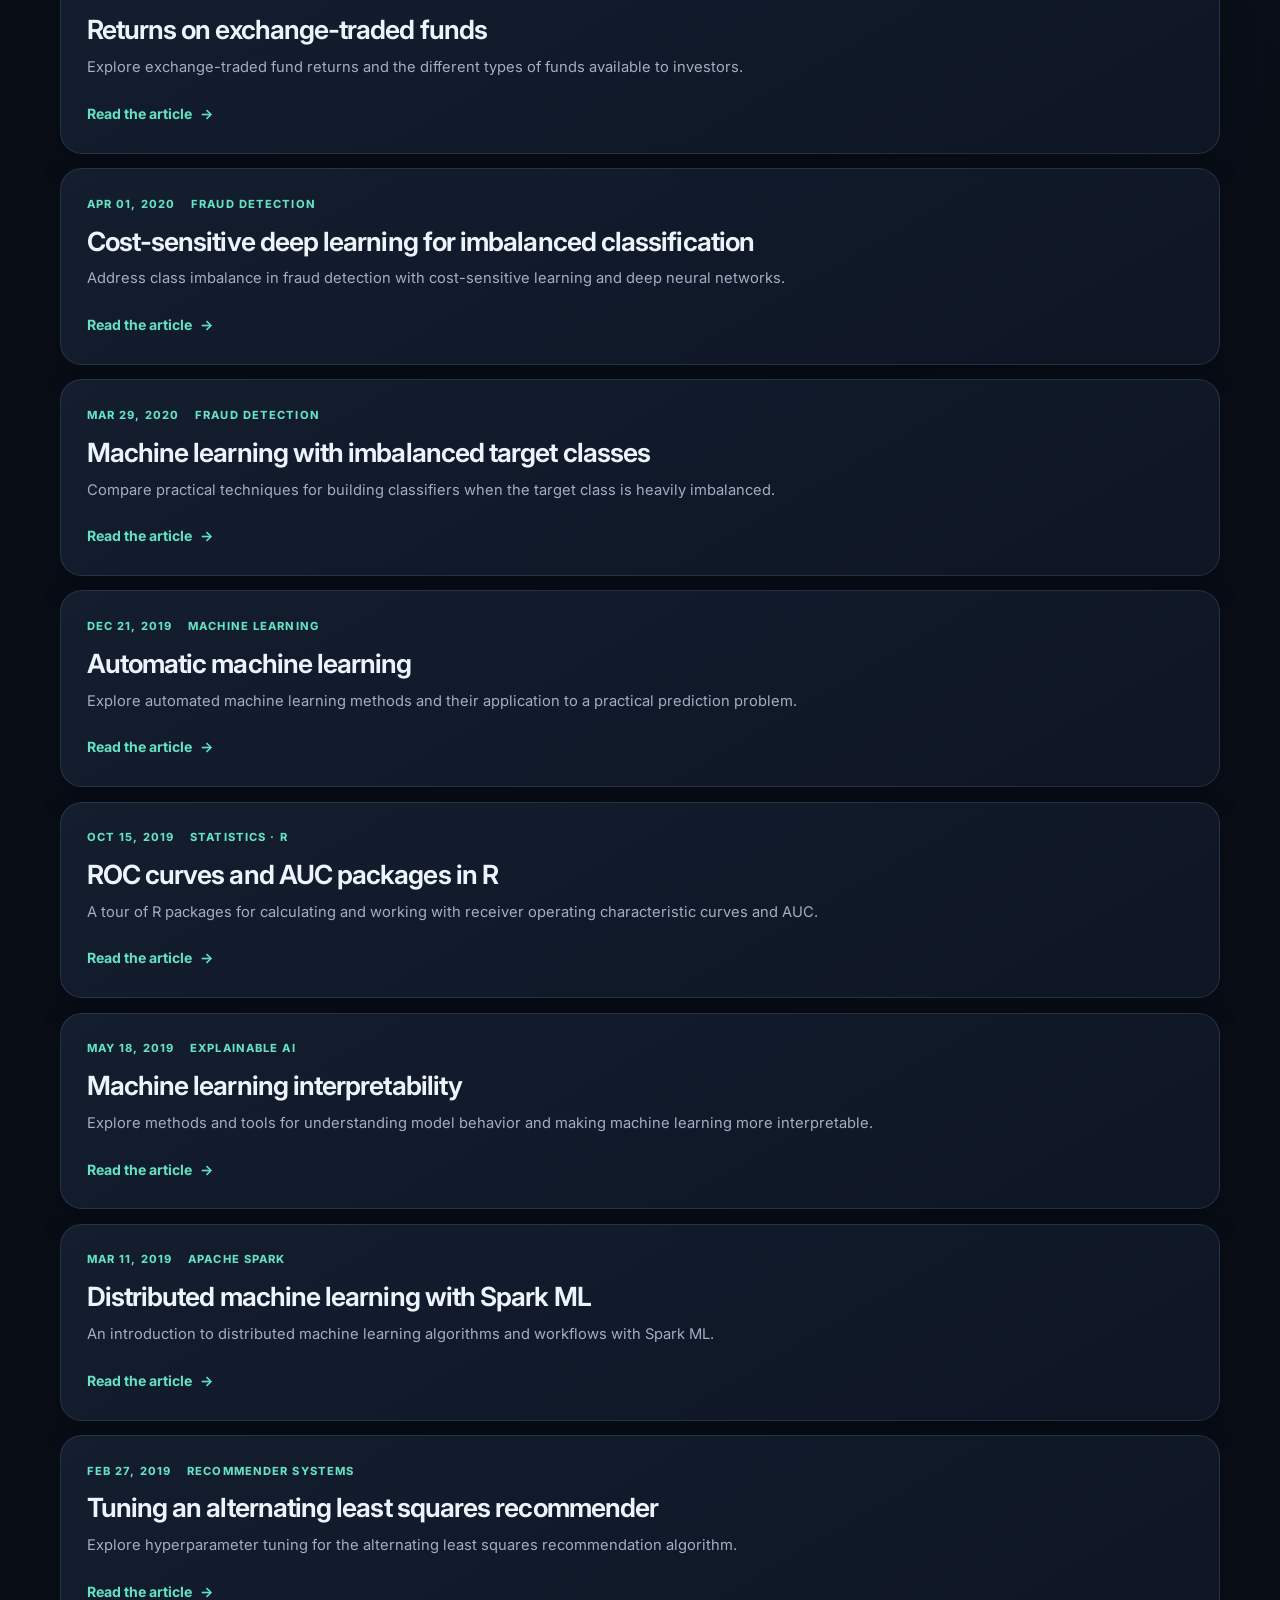
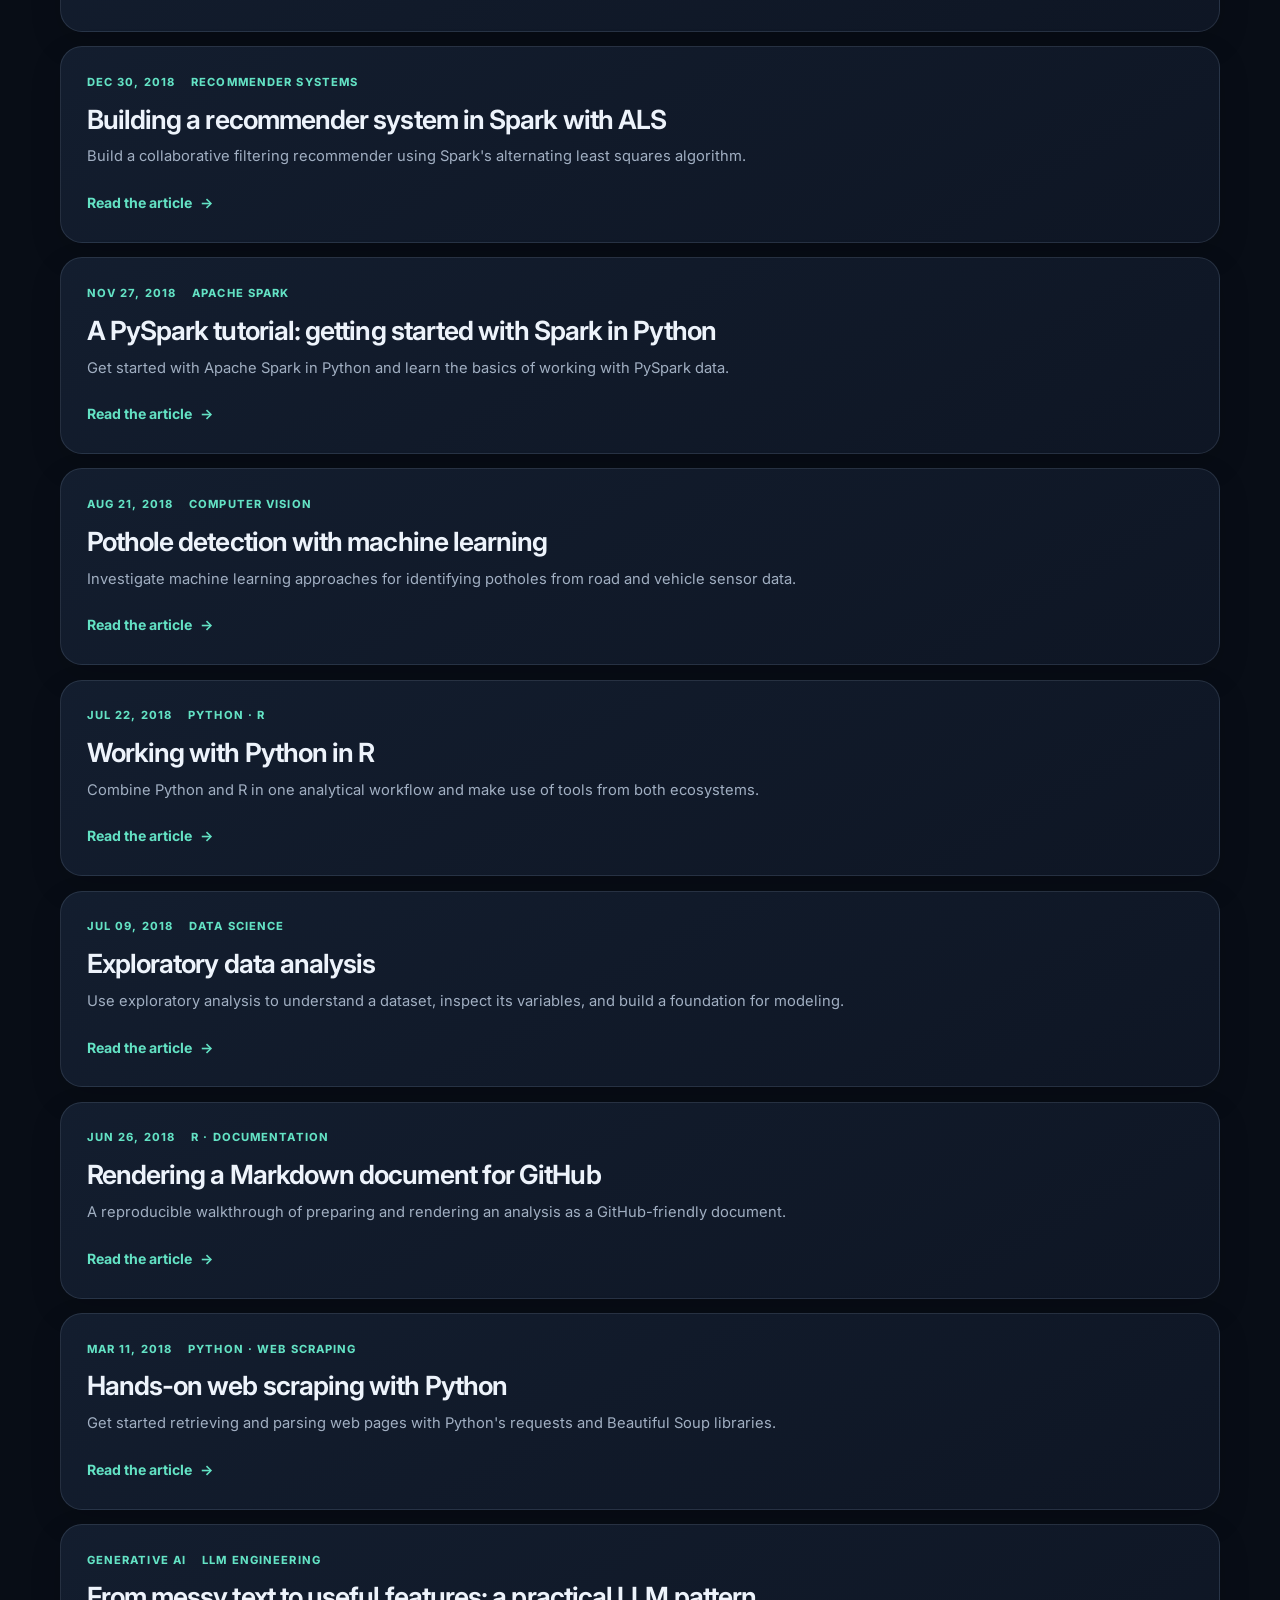
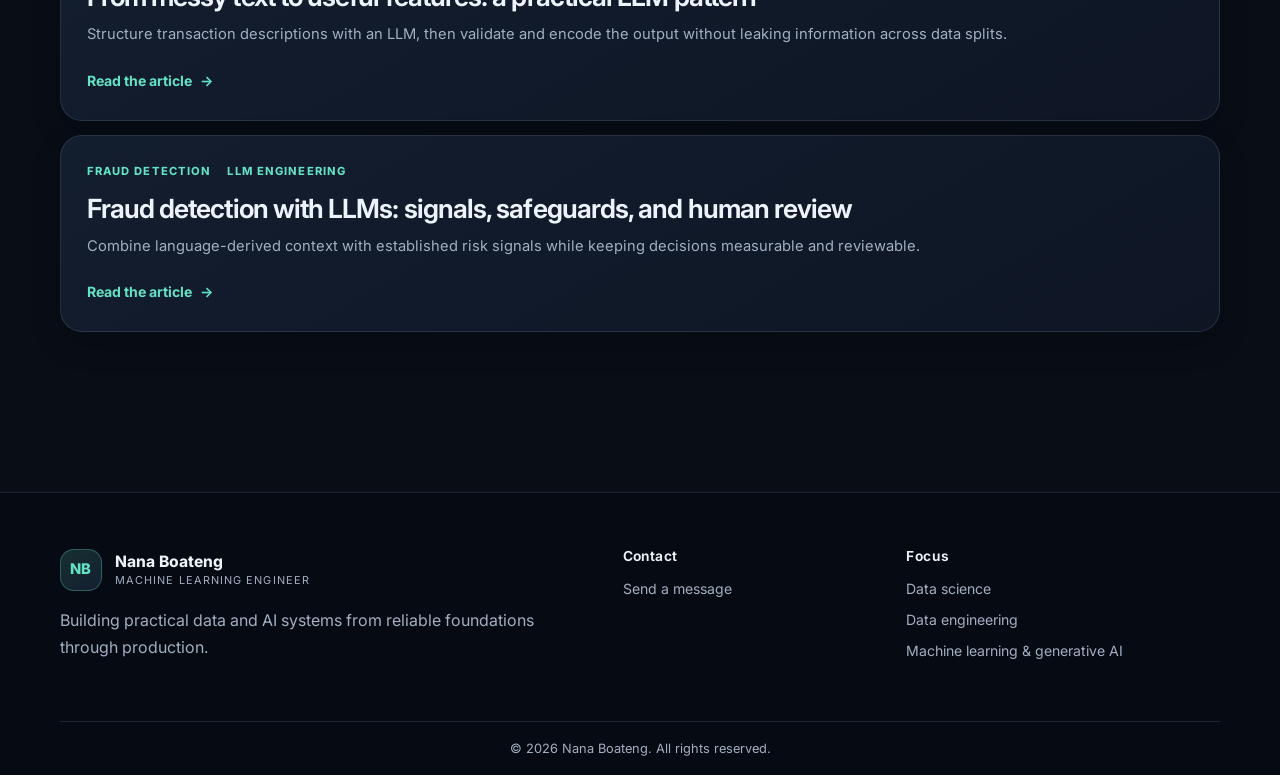
==== commit 70094c08: "add files" ====
--- a/blog/index.html
+++ b/blog/index.html
@@ -7,7 +7,7 @@
     <title>Blog | Nana Boateng</title>
     <meta
       name="description"
-      content="Practical articles on data science, data engineering, machine learning engineering, and generative AI."
+      content="Articles on data science, machine learning, data engineering, and applied AI."
     />
     <link rel="preconnect" href="https://fonts.googleapis.com" />
     <link rel="preconnect" href="https://fonts.gstatic.com" crossorigin />
@@ -20,16 +20,13 @@
       <div class="container nav-wrap">
         <div class="brand">
           <div class="brand-mark">NB</div>
-          <div>
-            <span class="brand-name">Nana Boateng</span>
-            <small>Machine Learning Engineer</small>
-          </div>
+          <div><span class="brand-name">Nana Boateng</span><small>Machine Learning Engineer</small></div>
         </div>
         <nav class="main-nav" id="primary-navigation" aria-label="Main navigation">
           <a href="../index.html">Home</a>
           <a href="../pages/about.html">About</a>
           <a href="../pages/expertise.html">Expertise</a>
-          <a href="index.html">Blog</a>
+          <a href="index.html" aria-current="page">Blog</a>
           <details class="nav-dropdown">
             <summary>Resources</summary>
             <div class="nav-dropdown-menu">
@@ -48,44 +45,190 @@
     <main id="main-content">
       <section class="page-hero">
         <div class="container page-hero-inner">
-          <span class="eyebrow">The blog</span>
-          <h1>Ideas and implementation across data and AI.</h1>
+          <span class="eyebrow">Ideas, research &amp; practice</span>
+          <h1>Thoughtful perspectives on data and AI.</h1>
           <p>
-            Explore practical approaches to analytics, production data systems, machine learning,
-            and generative AI—from data foundations to deployed applications.
+            A collection of practical notes on analytics, machine learning, data systems,
+            and the craft of putting ideas to work.
           </p>
         </div>
       </section>
 
       <section class="section">
-        <div class="container">
+        <div class="container blog-container">
           <div class="section-heading">
-            <span class="eyebrow accent">Latest articles</span>
-            <h2>Explore the ideas and the code.</h2>
+            <span class="eyebrow accent">The archive</span>
+            <h2>Explore the articles.</h2>
+            <p>Browse the full collection, starting with the newest writing.</p>
           </div>
           <div class="blog-controls">
             <label class="blog-search-label" for="blog-search">Search articles</label>
-            <input class="blog-search" id="blog-search" type="search" placeholder="Try “fraud” or “features”" autocomplete="off" />
-            <div class="filter-bar" role="group" aria-label="Filter articles by topic">
-              <button class="filter-button" type="button" data-blog-filter="all" aria-pressed="true">All topics</button>
-              <button class="filter-button" type="button" data-blog-filter="features" aria-pressed="false">Feature engineering</button>
-              <button class="filter-button" type="button" data-blog-filter="fraud" aria-pressed="false">Fraud detection</button>
-            </div>
-            <p class="blog-results" aria-live="polite">Showing 2 articles</p>
-          </div>
-          <div class="blog-grid">
-            <a class="post-card blog-card" data-blog-category="features" href="feature-engineering-with-llms.html">
-              <div class="meta">Feature engineering · 7 min read</div>
-              <h3>From messy text to useful features: a practical LLM pattern</h3>
-              <p>Use an LLM to structure transaction descriptions, then validate and encode its output without leaking information across data splits.</p>
-              <span class="read-link">Read the article <span aria-hidden="true">→</span></span>
-            </a>
-            <a class="post-card blog-card" data-blog-category="fraud" href="fraud-detection-with-llms.html">
-              <div class="meta">Fraud detection · 8 min read</div>
-              <h3>Fraud detection with LLMs: signals, safeguards, and human review</h3>
-              <p>Combine language-derived context with established risk signals while keeping decisions measurable, reviewable, and grounded in evidence.</p>
-              <span class="read-link">Read the article <span aria-hidden="true">→</span></span>
-            </a>
+            <input class="blog-search" id="blog-search" type="search" placeholder="Search by topic or title" autocomplete="off" />
+            <p class="blog-results" aria-live="polite">Showing 27 articles</p>
+          </div>
+          <div class="blog-grid" aria-label="Blog articles, newest first">
+            <article class="post-card blog-card" data-blog-category="language-models">
+              <div class="meta"><time datetime="2025-06-08">Jun 08, 2025</time><span>Language models</span></div>
+              <h3><a href="article.html?post=2025-06-08-Fine-Tuning-Low-Resource-Languages.md">Fine-tuning and parameter-efficient methods for low-resource languages</a></h3>
+              <p>An applied look at adapting language models to low-resource languages, with an example using Twi data.</p>
+              <span class="read-link">Read the article <span aria-hidden="true">→</span></span>
+            </article>
+            <article class="post-card blog-card" data-blog-category="language-models">
+              <div class="meta"><time datetime="2025-02-10">Feb 10, 2025</time><span>Generative AI</span></div>
+              <h3><a href="article.html?post=2025-02-10-LLM_Local_Machine.md">Run large language models on your local machine</a></h3>
+              <p>Set up and run local LLMs, then explore practical configuration and performance considerations.</p>
+              <span class="read-link">Read the article <span aria-hidden="true">→</span></span>
+            </article>
+            <article class="post-card blog-card" data-blog-category="deployment">
+              <div class="meta"><time datetime="2024-12-12">Dec 12, 2024</time><span>Machine learning</span></div>
+              <h3><a href="article.html?post=2024-12-12-Model-Deployment-Review.md">A practical review of machine learning model deployment</a></h3>
+              <p>Review the key stages, tools, and operating considerations involved in taking models into production.</p>
+              <span class="read-link">Read the article <span aria-hidden="true">→</span></span>
+            </article>
+            <article class="post-card blog-card" data-blog-category="data-science">
+              <div class="meta"><time datetime="2022-09-06">Sep 06, 2022</time><span>Data science</span></div>
+              <h3><a href="article.html?post=2022-09-06-Statistical-Methods-For-Data-Drift-Detection-and-Monitoring.md">Statistical methods for data drift detection and monitoring</a></h3>
+              <p>Understand changing data distributions and choose statistical approaches to detect and monitor drift.</p>
+              <span class="read-link">Read the article <span aria-hidden="true">→</span></span>
+            </article>
+            <article class="post-card blog-card" data-blog-category="optimization">
+              <div class="meta"><time datetime="2021-08-12">Aug 12, 2021</time><span>Optimization</span></div>
+              <h3><a href="article.html?post=2021-08-12-BayesianOptimizationOptimization.md">Bayesian optimization</a></h3>
+              <p>An introduction to Bayesian optimization and popular libraries for efficient hyperparameter search.</p>
+              <span class="read-link">Read the article <span aria-hidden="true">→</span></span>
+            </article>
+            <article class="post-card blog-card" data-blog-category="nlp">
+              <div class="meta"><time datetime="2021-05-04">May 04, 2021</time><span>Natural language processing</span></div>
+              <h3><a href="article.html?post=2021-05-04-Fine-Tuning-XLNet-For-Sequence-Classification.md">Fine-tuning XLNet for sequence classification</a></h3>
+              <p>Work through a transformer-based sequence classification workflow, from model setup to evaluation.</p>
+              <span class="read-link">Read the article <span aria-hidden="true">→</span></span>
+            </article>
+            <article class="post-card blog-card" data-blog-category="nlp">
+              <div class="meta"><time datetime="2021-01-27">Jan 27, 2021</time><span>Natural language processing</span></div>
+              <h3><a href="article.html?post=2021-01-27-Fake-News-and-Real-News-Detection%20.md">Detecting fake and real news</a></h3>
+              <p>Build a text-classification workflow to explore how machine learning can distinguish news articles.</p>
+              <span class="read-link">Read the article <span aria-hidden="true">→</span></span>
+            </article>
+            <article class="post-card blog-card" data-blog-category="deployment">
+              <div class="meta"><time datetime="2020-12-07">Dec 07, 2020</time><span>Machine learning</span></div>
+              <h3><a href="article.html?post=2020-12-07-Using%20Scikit-Learn%20Pipelines%20and%20Converting%20Them%20To%20PMML.md">Scikit-learn pipelines and PMML conversion</a></h3>
+              <p>Structure repeatable machine learning workflows with scikit-learn pipelines and convert them to PMML.</p>
+              <span class="read-link">Read the article <span aria-hidden="true">→</span></span>
+            </article>
+            <article class="post-card blog-card" data-blog-category="nlp">
+              <div class="meta"><time datetime="2020-11-15">Nov 15, 2020</time><span>Natural language processing</span></div>
+              <h3><a href="article.html?post=2020-11-15-English_Twi_Neural_Machine_Translation_with_attention_Final.md">English–Twi neural machine translation with attention</a></h3>
+              <p>Explore a neural machine translation workflow for English and Twi, including an attention-based model.</p>
+              <span class="read-link">Read the article <span aria-hidden="true">→</span></span>
+            </article>
+            <article class="post-card blog-card" data-blog-category="deep-learning">
+              <div class="meta"><time datetime="2020-08-17">Aug 17, 2020</time><span>Deep learning</span></div>
+              <h3><a href="article.html?post=2020-08-17-Transfer_Learning_and_Fine_tuning_withTensorFlow__Pneumonia_Classification_on_X_rays4.md">Transfer learning for pneumonia classification with TensorFlow</a></h3>
+              <p>Apply transfer learning and fine-tuning to classify chest X-rays using a TensorFlow image model.</p>
+              <span class="read-link">Read the article <span aria-hidden="true">→</span></span>
+            </article>
+            <article class="post-card blog-card" data-blog-category="finance">
+              <div class="meta"><time datetime="2020-05-09">May 09, 2020</time><span>Finance</span></div>
+              <h3><a href="article.html?post=2020-05-09-Returns-On-Exchange_Traded_Funds.md">Returns on exchange-traded funds</a></h3>
+              <p>Explore exchange-traded fund returns and the different types of funds available to investors.</p>
+              <span class="read-link">Read the article <span aria-hidden="true">→</span></span>
+            </article>
+            <article class="post-card blog-card" data-blog-category="fraud">
+              <div class="meta"><time datetime="2020-04-01">Apr 01, 2020</time><span>Fraud detection</span></div>
+              <h3><a href="article.html?post=2020-04-01-Cost_Sensitive_Learning_DeepLearning-For-Fraud-Detection.md">Cost-sensitive deep learning for imbalanced classification</a></h3>
+              <p>Address class imbalance in fraud detection with cost-sensitive learning and deep neural networks.</p>
+              <span class="read-link">Read the article <span aria-hidden="true">→</span></span>
+            </article>
+            <article class="post-card blog-card" data-blog-category="fraud">
+              <div class="meta"><time datetime="2020-03-29">Mar 29, 2020</time><span>Fraud detection</span></div>
+              <h3><a href="article.html?post=2020-03-29-Machine-Learning-With-Imbalanced-Target-Class-Datasets.md">Machine learning with imbalanced target classes</a></h3>
+              <p>Compare practical techniques for building classifiers when the target class is heavily imbalanced.</p>
+              <span class="read-link">Read the article <span aria-hidden="true">→</span></span>
+            </article>
+            <article class="post-card blog-card" data-blog-category="automation">
+              <div class="meta"><time datetime="2019-12-21">Dec 21, 2019</time><span>Machine learning</span></div>
+              <h3><a href="article.html?post=2019-12-21-Automatic%20Machine%20Learning.md">Automatic machine learning</a></h3>
+              <p>Explore automated machine learning methods and their application to a practical prediction problem.</p>
+              <span class="read-link">Read the article <span aria-hidden="true">→</span></span>
+            </article>
+            <article class="post-card blog-card" data-blog-category="statistics">
+              <div class="meta"><time datetime="2019-10-15">Oct 15, 2019</time><span>Statistics · R</span></div>
+              <h3><a href="article.html?post=2019-10-15-Receiver%20Operating%20Characteristic%20AUC%20Packages%20in%20R.md">ROC curves and AUC packages in R</a></h3>
+              <p>A tour of R packages for calculating and working with receiver operating characteristic curves and AUC.</p>
+              <span class="read-link">Read the article <span aria-hidden="true">→</span></span>
+            </article>
+            <article class="post-card blog-card" data-blog-category="explainability">
+              <div class="meta"><time datetime="2019-05-18">May 18, 2019</time><span>Explainable AI</span></div>
+              <h3><a href="article.html?post=2019-05-18-Machine-Learning-Interpretability.md">Machine learning interpretability</a></h3>
+              <p>Explore methods and tools for understanding model behavior and making machine learning more interpretable.</p>
+              <span class="read-link">Read the article <span aria-hidden="true">→</span></span>
+            </article>
+            <article class="post-card blog-card" data-blog-category="spark">
+              <div class="meta"><time datetime="2019-03-11">Mar 11, 2019</time><span>Apache Spark</span></div>
+              <h3><a href="article.html?post=2019-03-11-Distributed%20-Machine-Learing-with-Spark-ML.md">Distributed machine learning with Spark ML</a></h3>
+              <p>An introduction to distributed machine learning algorithms and workflows with Spark ML.</p>
+              <span class="read-link">Read the article <span aria-hidden="true">→</span></span>
+            </article>
+            <article class="post-card blog-card" data-blog-category="recommendation">
+              <div class="meta"><time datetime="2019-02-27">Feb 27, 2019</time><span>Recommender systems</span></div>
+              <h3><a href="article.html?post=2019-02-27-Hyperparameter-Tuning%20-Alternating-Least-Squares-Recommender-System.md">Tuning an alternating least squares recommender</a></h3>
+              <p>Explore hyperparameter tuning for the alternating least squares recommendation algorithm.</p>
+              <span class="read-link">Read the article <span aria-hidden="true">→</span></span>
+            </article>
+            <article class="post-card blog-card" data-blog-category="recommendation">
+              <div class="meta"><time datetime="2018-12-30">Dec 30, 2018</time><span>Recommender systems</span></div>
+              <h3><a href="article.html?post=2018-12-30-Recommender-System-in-Spark-Alternating-Least-Squares.md">Building a recommender system in Spark with ALS</a></h3>
+              <p>Build a collaborative filtering recommender using Spark's alternating least squares algorithm.</p>
+              <span class="read-link">Read the article <span aria-hidden="true">→</span></span>
+            </article>
+            <article class="post-card blog-card" data-blog-category="spark">
+              <div class="meta"><time datetime="2018-11-27">Nov 27, 2018</time><span>Apache Spark</span></div>
+              <h3><a href="article.html?post=2018-11-27-Introduction-To%20-Spark-A-Pyspark-Tutorial.md">A PySpark tutorial: getting started with Spark in Python</a></h3>
+              <p>Get started with Apache Spark in Python and learn the basics of working with PySpark data.</p>
+              <span class="read-link">Read the article <span aria-hidden="true">→</span></span>
+            </article>
+            <article class="post-card blog-card" data-blog-category="computer-vision">
+              <div class="meta"><time datetime="2018-08-21">Aug 21, 2018</time><span>Computer vision</span></div>
+              <h3><a href="article.html?post=2018-08-21-Pothole-Detection-With-Machine-Learning.md">Pothole detection with machine learning</a></h3>
+              <p>Investigate machine learning approaches for identifying potholes from road and vehicle sensor data.</p>
+              <span class="read-link">Read the article <span aria-hidden="true">→</span></span>
+            </article>
+            <article class="post-card blog-card" data-blog-category="programming">
+              <div class="meta"><time datetime="2018-07-22">Jul 22, 2018</time><span>Python · R</span></div>
+              <h3><a href="article.html?post=2018-07-22-Working-with-Python-in-R.md">Working with Python in R</a></h3>
+              <p>Combine Python and R in one analytical workflow and make use of tools from both ecosystems.</p>
+              <span class="read-link">Read the article <span aria-hidden="true">→</span></span>
+            </article>
+            <article class="post-card blog-card" data-blog-category="data-science">
+              <div class="meta"><time datetime="2018-07-09">Jul 09, 2018</time><span>Data science</span></div>
+              <h3><a href="article.html?post=2018-07-09-Exploratory-Data-Analysis.md">Exploratory data analysis</a></h3>
+              <p>Use exploratory analysis to understand a dataset, inspect its variables, and build a foundation for modeling.</p>
+              <span class="read-link">Read the article <span aria-hidden="true">→</span></span>
+            </article>
+            <article class="post-card blog-card" data-blog-category="programming">
+              <div class="meta"><time datetime="2018-06-26">Jun 26, 2018</time><span>R · Documentation</span></div>
+              <h3><a href="article.html?post=2018-06-26-github_document.md">Rendering a Markdown document for GitHub</a></h3>
+              <p>A reproducible walkthrough of preparing and rendering an analysis as a GitHub-friendly document.</p>
+              <span class="read-link">Read the article <span aria-hidden="true">→</span></span>
+            </article>
+            <article class="post-card blog-card" data-blog-category="web-scraping">
+              <div class="meta"><time datetime="2018-03-11">Mar 11, 2018</time><span>Python · Web scraping</span></div>
+              <h3><a href="article.html?post=2018-03-11-Hands-On-Web-Scrapping-with-Python.md">Hands-on web scraping with Python</a></h3>
+              <p>Get started retrieving and parsing web pages with Python's requests and Beautiful Soup libraries.</p>
+              <span class="read-link">Read the article <span aria-hidden="true">→</span></span>
+            </article>
+            <article class="post-card blog-card" data-blog-category="language-models">
+              <div class="meta"><span>Generative AI</span><span>LLM engineering</span></div>
+              <h3><a href="feature-engineering-with-llms.html">From messy text to useful features: a practical LLM pattern</a></h3>
+              <p>Structure transaction descriptions with an LLM, then validate and encode the output without leaking information across data splits.</p>
+              <span class="read-link">Read the article <span aria-hidden="true">→</span></span>
+            </article>
+            <article class="post-card blog-card" data-blog-category="fraud">
+              <div class="meta"><span>Fraud detection</span><span>LLM engineering</span></div>
+              <h3><a href="fraud-detection-with-llms.html">Fraud detection with LLMs: signals, safeguards, and human review</a></h3>
+              <p>Combine language-derived context with established risk signals while keeping decisions measurable and reviewable.</p>
+              <span class="read-link">Read the article <span aria-hidden="true">→</span></span>
+            </article>
           </div>
         </div>
       </section>
@@ -101,7 +244,7 @@
           <p>Building practical data and AI systems from reliable foundations through production.</p>
         </div>
         <div><h4>Contact</h4><ul><li><a href="../pages/contact.html">Send a message</a></li></ul></div>
-        <div><h4>Focus</h4><ul><li>Data science</li><li>Data engineering</li><li>Machine learning & generative AI</li></ul></div>
+        <div><h4>Focus</h4><ul><li>Data science</li><li>Data engineering</li><li>Machine learning &amp; generative AI</li></ul></div>
       </div>
       <div class="container footer-bottom"><p>© <span id="year"></span> Nana Boateng. All rights reserved.</p></div>
     </footer>
--- a/assets/css/styles.css
+++ b/assets/css/styles.css
@@ -409,27 +409,40 @@
 .filter-button:hover { border-color: rgba(99, 226, 196, 0.45); color: var(--text); }
 .filter-button[aria-pressed="true"] { border-color: var(--secondary); background: rgba(99, 226, 196, 0.12); color: var(--secondary); }
 .blog-results { grid-column: 1 / -1; margin: 0; font-size: 0.82rem; }
-.blog-grid { display: grid; grid-template-columns: repeat(2, minmax(0, 1fr)); gap: 1rem; }
+.blog-grid { display: grid; grid-template-columns: 1fr; gap: 0.9rem; }
 .post-card { padding: 1.6rem; }
-.blog-card { display: flex; min-height: 260px; flex-direction: column; transition: transform 200ms ease, border-color 200ms ease, box-shadow 200ms ease; }
-.blog-card:hover { transform: translateY(-4px); border-color: rgba(99, 226, 196, 0.45); box-shadow: 0 22px 46px rgba(0, 0, 0, 0.23); }
+.blog-card { transition: transform 200ms ease, border-color 200ms ease, box-shadow 200ms ease; }
+.blog-card:hover { transform: translateY(-2px); border-color: rgba(99, 226, 196, 0.45); box-shadow: 0 22px 46px rgba(0, 0, 0, 0.23); }
 .blog-card[hidden], .post-card[hidden] { display: none; }
-.post-card .meta { display: block; margin-bottom: 0.9rem; color: var(--secondary); font-size: 0.7rem; font-weight: 750; letter-spacing: 0.1em; text-transform: uppercase; }
-.post-card h3 { font-size: clamp(1.35rem, 2.3vw, 1.75rem); }
+.post-card .meta { display: flex; flex-wrap: wrap; gap: 0.55rem 1rem; margin-bottom: 0.8rem; color: var(--secondary); font-size: 0.7rem; font-weight: 750; letter-spacing: 0.1em; text-transform: uppercase; }
+.post-card h3 { margin-bottom: 0.65rem; font-size: clamp(1.25rem, 2.3vw, 1.65rem); }
+.post-card h3 a { color: var(--text); text-decoration: none; text-underline-offset: 0.2em; }
+.post-card h3 a:hover, .post-card h3 a:focus-visible { color: var(--secondary); text-decoration: underline; }
 .post-card p { font-size: 0.92rem; }
-.read-link { display: inline-flex; align-items: center; gap: 0.5rem; margin-top: auto; padding-top: 1rem; color: var(--secondary); font-size: 0.88rem; font-weight: 700; }
+.read-link { display: inline-flex; align-items: center; gap: 0.5rem; margin-top: 0.15rem; color: var(--secondary); font-size: 0.88rem; font-weight: 700; }
 
 .article-wrap { width: min(790px, calc(100% - 3rem)); margin-inline: auto; }
 .article-header { padding-block: clamp(3rem, 7vw, 5rem) 1.6rem; }
 .article-header h1 { max-width: 850px; font-size: clamp(2.5rem, 5.5vw, 4.5rem); }
 .article-meta { max-width: 690px; color: var(--muted); font-size: 1.04rem; }
+.article-status { margin-block: 1rem; color: var(--muted); }
+.article-status[hidden] { display: none; }
 .article-content { padding-block: 1rem 5rem; }
 .article-content > p { font-size: 1.02rem; }
 .article-content h2 { margin-top: 2.8rem; font-size: clamp(1.7rem, 3vw, 2.25rem); }
 .article-content h3 { margin-top: 1.8rem; }
 .article-content ul { margin-bottom: 1.5rem; padding-left: 1.4rem; color: var(--muted); }
+.article-content ol { margin-bottom: 1.5rem; padding-left: 1.5rem; color: var(--muted); }
 .article-content li { margin-bottom: 0.55rem; }
 .article-content code:not(pre code) { padding: 0.12em 0.35em; border: 1px solid var(--border); border-radius: 5px; background: rgba(255, 255, 255, 0.05); color: var(--secondary); font-size: 0.9em; }
+.article-content pre { max-width: 100%; overflow-x: auto; padding: 1.2rem; border: 1px solid var(--border); border-radius: 14px; background: #070c13; color: #d9e8f8; font: 0.86rem/1.7 "Cascadia Code", Consolas, monospace; tab-size: 4; }
+.article-content blockquote { margin: 1.5rem 0; padding: 0.25rem 1.2rem; border-left: 3px solid var(--secondary); color: var(--muted); }
+.article-content table { display: block; max-width: 100%; overflow-x: auto; border-collapse: collapse; }
+.article-content th, .article-content td { padding: 0.7rem 0.85rem; border: 1px solid var(--border); text-align: left; }
+.article-content th { color: var(--text); background: rgba(255, 255, 255, 0.04); }
+.article-content img { max-width: 100%; height: auto; border-radius: 12px; }
+.article-content a { color: var(--secondary); text-underline-offset: 0.2em; }
+.article-content hr { margin-block: 2rem; border: 0; border-top: 1px solid var(--border); }
 .code-example { position: relative; margin: 1.4rem 0 1.8rem; overflow: hidden; border: 1px solid var(--border); border-radius: 17px; background: #070c13; }
 .code-label { margin: 0; padding: 0.8rem 1rem; border-bottom: 1px solid var(--border); color: var(--secondary); font-size: 0.76rem; font-weight: 750; letter-spacing: 0.06em; text-transform: uppercase; }
 .code-example pre { margin: 0; overflow-x: auto; padding: 1.25rem; color: #d9e8f8; font: 0.86rem/1.7 "Cascadia Code", Consolas, monospace; tab-size: 4; }
